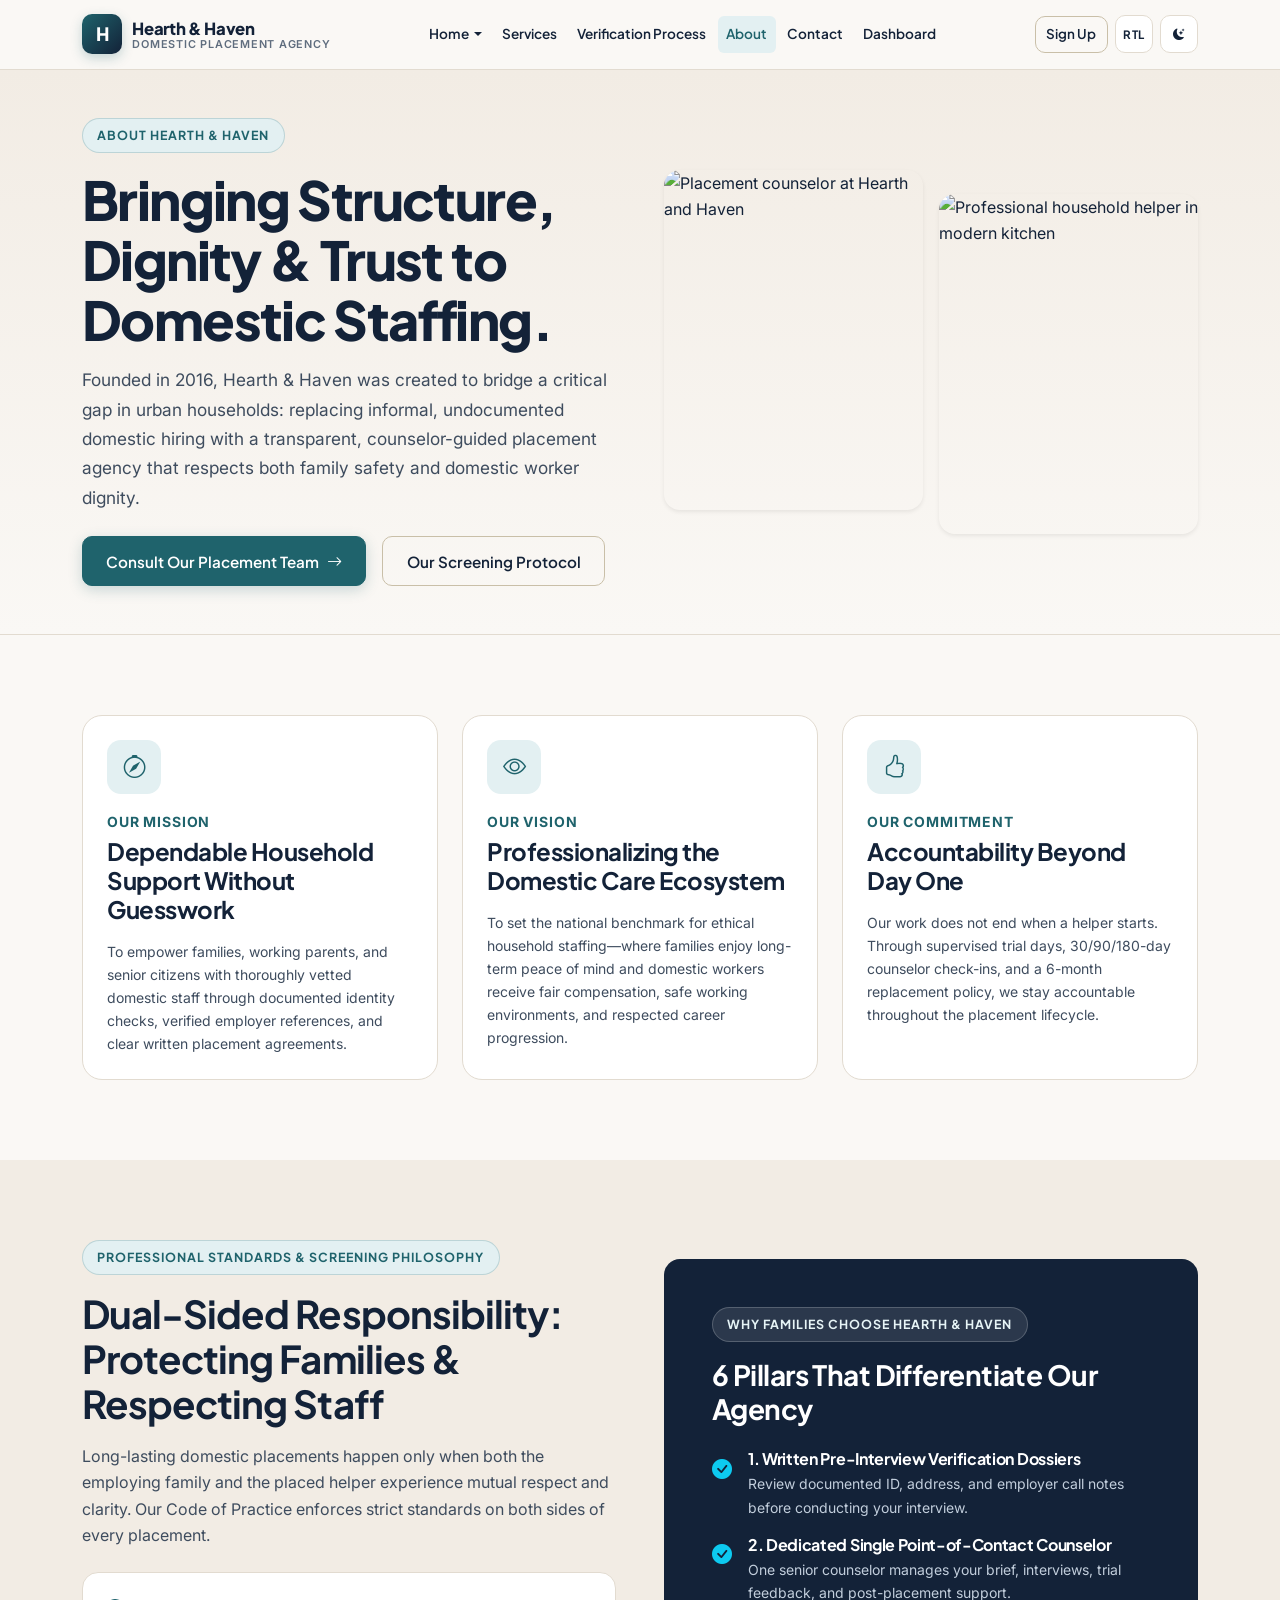
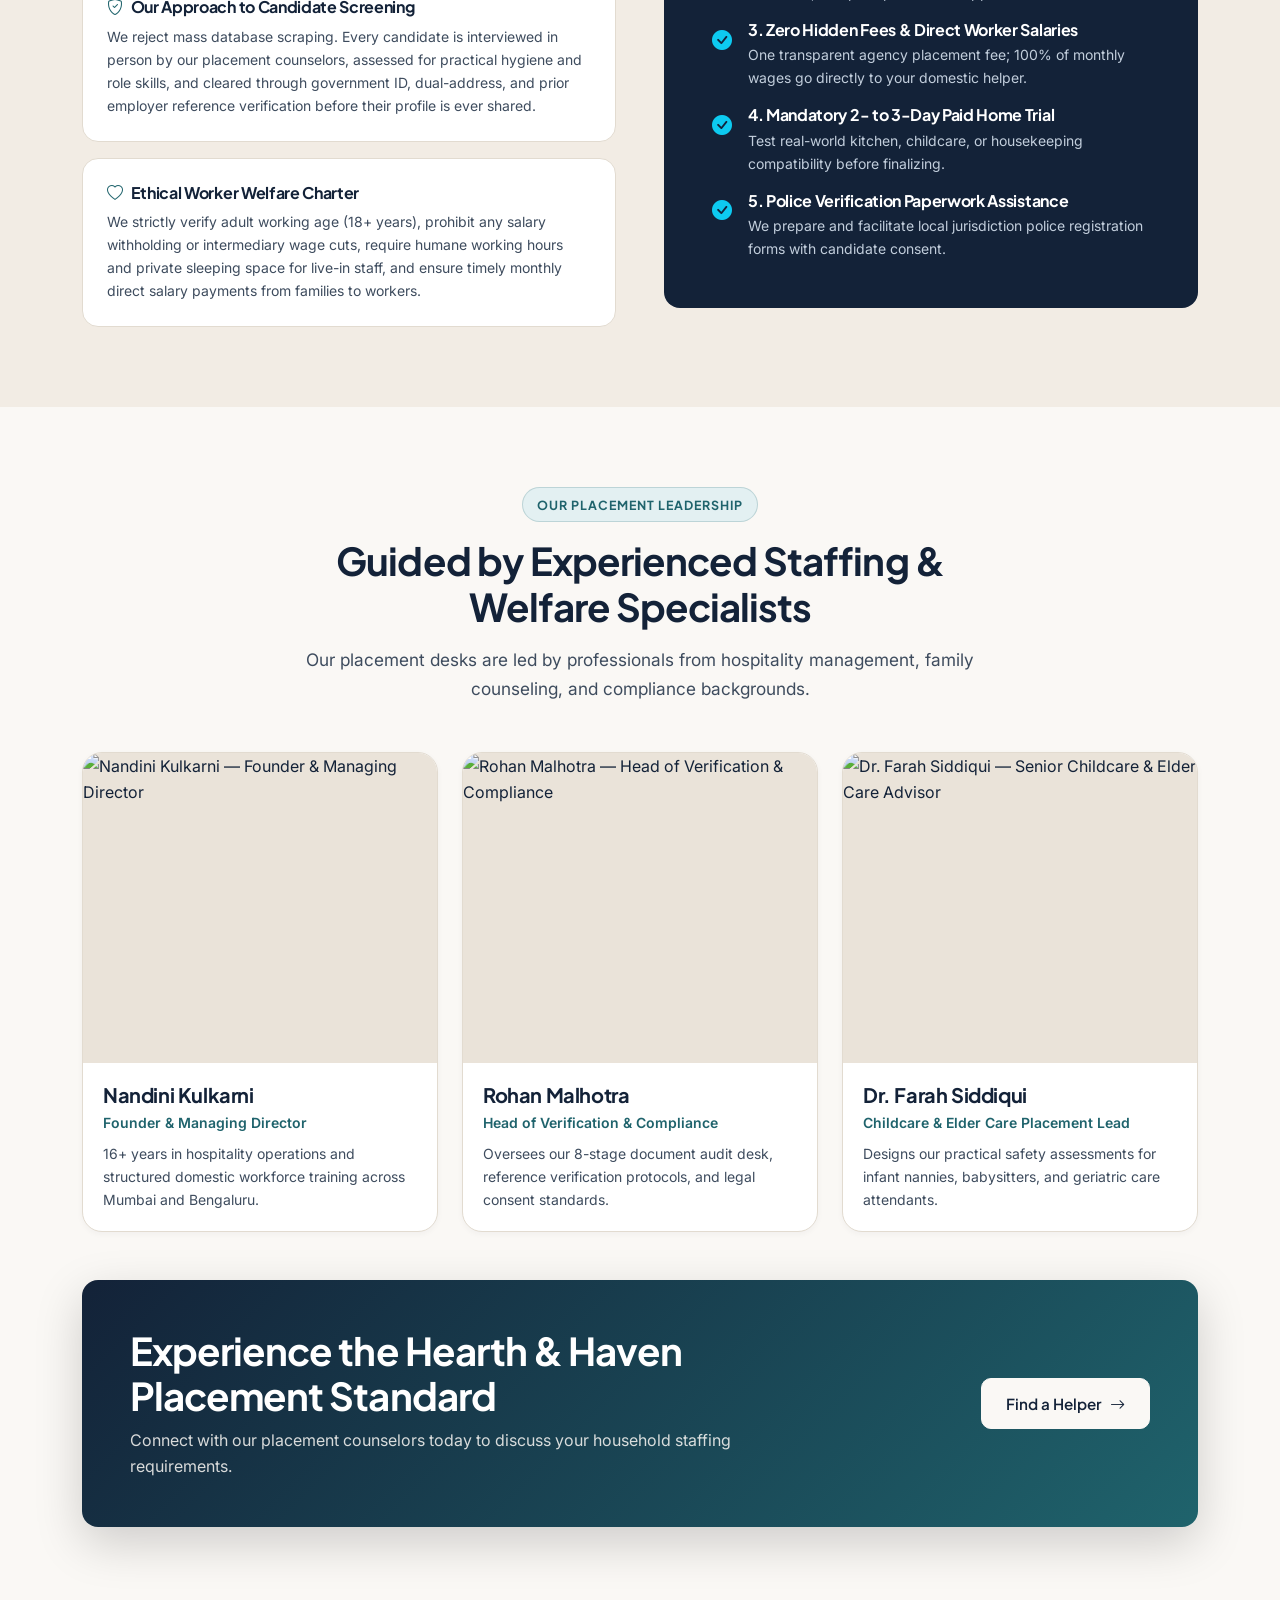
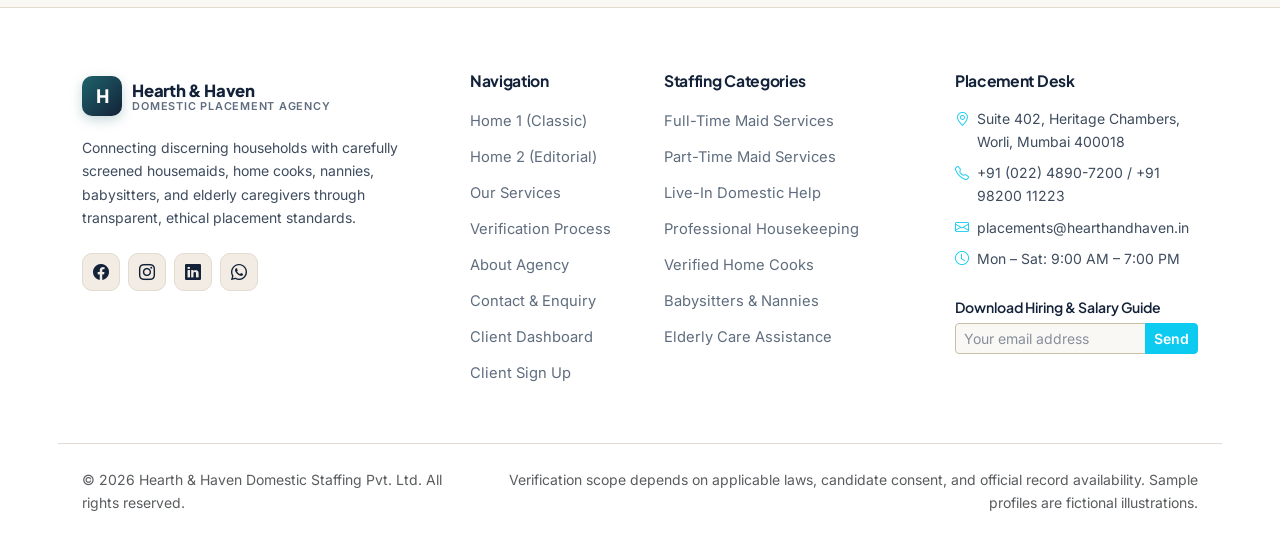
==== about.html @ 85b5888c "Your commit message" ====
<!DOCTYPE html>
<html lang="en" data-theme="light">
<head>
  <meta charset="UTF-8">
  <meta name="viewport" content="width=device-width, initial-scale=1.0">
  <title>About Hearth &amp; Haven | Ethical Domestic Staffing &amp; Maid Placement Agency</title>
  <meta name="description" content="Discover Hearth & Haven's founding story, mission, vision, ethical domestic placement standards, and structured approach to candidate screening.">

  <!-- Pre-paint Theme & RTL Initialization -->
  <script>
    (function() {
      try {
        var saved = localStorage.getItem('hearth_haven_theme');
        if (saved === 'dark' || saved === 'light') {
          document.documentElement.setAttribute('data-theme', saved);
        }
        var savedDir = localStorage.getItem('hearth_haven_direction');
        if (savedDir === 'rtl' || savedDir === 'ltr') {
          document.documentElement.setAttribute('dir', savedDir);
        }
      } catch (e) {}
    })();
  </script>

  <!-- Favicon (Brand Icon) -->
  <link rel="icon" type="image/svg+xml" href="assets/images/favicon.svg">

  <!-- Google Fonts -->
  <link rel="preconnect" href="https://fonts.googleapis.com">
  <link rel="preconnect" href="https://fonts.gstatic.com" crossorigin>
  <link href="https://fonts.googleapis.com/css2?family=Inter:wght@400;500;600&family=Plus+Jakarta+Sans:wght@600;700;800&display=swap" rel="stylesheet">

  <!-- Bootstrap 5.3 CSS & Icons -->
  <link href="https://cdn.jsdelivr.net/npm/bootstrap@5.3.3/dist/css/bootstrap.min.css" rel="stylesheet">
  <link href="https://cdn.jsdelivr.net/npm/bootstrap-icons@1.11.3/font/bootstrap-icons.min.css" rel="stylesheet">

  <!-- Custom Design System -->
  <link rel="stylesheet" href="assets/css/style.css">
</head>
<body>

  <!-- ========================================================================
       MANDATORY STICKY NAVBAR
       ======================================================================== -->
  <header class="site-header">
    <nav class="navbar navbar-expand-xl site-navbar" aria-label="Main Navigation">
      <div class="container">
        <a class="navbar-brand-wrap" href="index.html">
          <span class="brand-mark">H</span>
          <span class="brand-text">
            <span class="brand-name">Hearth &amp; Haven</span>
            <span class="brand-tagline">Domestic Placement Agency</span>
          </span>
        </a>

        <div class="d-flex align-items-center gap-2 d-xl-none">
          <button type="button" class="rtl-toggle-btn" data-rtl-toggle aria-label="Toggle RTL direction" title="Toggle RTL direction">RTL</button>
          <button type="button" class="theme-toggle-btn" data-theme-toggle aria-label="Toggle color theme">
            <i class="bi bi-moon-stars-fill"></i>
          </button>
          <button class="navbar-toggler-custom" type="button" data-bs-toggle="collapse" data-bs-target="#mainNavbarCollapse" aria-controls="mainNavbarCollapse" aria-expanded="false" aria-label="Toggle navigation">
            <i class="bi bi-list fs-4"></i>
          </button>
        </div>

        <div class="collapse navbar-collapse" id="mainNavbarCollapse">
          <ul class="navbar-nav mx-auto">
            <li class="nav-item dropdown">
              <a class="nav-link dropdown-toggle" href="#" id="homeDropdown" role="button" data-bs-toggle="dropdown" aria-expanded="false">
                Home
              </a>
              <ul class="dropdown-menu" aria-labelledby="homeDropdown">
                <li>
                  <a class="dropdown-item" href="index.html">
                    <span>Home 1 — Classic Agency</span>
                    <span class="dropdown-badge">Default</span>
                  </a>
                </li>
                <li>
                  <a class="dropdown-item" href="home-2.html">
                    <span>Home 2 — Editorial &amp; Finder</span>
                    <span class="dropdown-badge">Demo 2</span>
                  </a>
                </li>
              </ul>
            </li>
            <li class="nav-item">
              <a class="nav-link" href="services.html">Services</a>
            </li>
            <li class="nav-item">
              <a class="nav-link" href="verification.html">Verification Process</a>
            </li>
            <li class="nav-item">
              <a class="nav-link active" href="about.html">About</a>
            </li>
            <li class="nav-item">
              <a class="nav-link" href="contact.html">Contact</a>
            </li>
            <!-- Dashboard Menu beside Contact -->
            <li class="nav-item">
              <a class="nav-link" href="dashboard.html">Dashboard</a>
            </li>
          </ul>

          <div class="navbar-actions">
            <a href="signup.html" class="nav-signup-btn">Sign Up</a>
            <button type="button" class="rtl-toggle-btn d-none d-xl-inline-flex" data-rtl-toggle aria-label="Toggle RTL direction" title="Toggle RTL direction">RTL</button>
            <button type="button" class="theme-toggle-btn d-none d-xl-inline-flex" data-theme-toggle aria-label="Toggle color theme">
              <i class="bi bi-moon-stars-fill"></i>
            </button>
          </div>
        </div>
      </div>
    </nav>
  </header>

  <main>
    <!-- ======================================================================
         1. AGENCY INTRODUCTION HERO
         ====================================================================== -->
    <section class="page-hero">
      <div class="container">
        <div class="row align-items-center g-5 js-gsap-reveal">
          <div class="col-lg-6">
            <span class="eyebrow-badge">About Hearth &amp; Haven</span>
            <h1 class="display-hero mb-3">Bringing Structure, Dignity &amp; Trust to Domestic Staffing.</h1>
            <p class="section-subtitle mb-4">
              Founded in 2016, Hearth &amp; Haven was created to bridge a critical gap in urban households: replacing informal, undocumented domestic hiring with a transparent, counselor-guided placement agency that respects both family safety and domestic worker dignity.
            </p>
            <div class="d-flex flex-wrap gap-3">
              <a href="contact.html#enquiry-form" class="btn-brand">
                <span>Consult Our Placement Team</span>
                <i class="bi bi-arrow-right"></i>
              </a>
              <a href="verification.html" class="btn-outline-brand">
                <span>Our Screening Protocol</span>
              </a>
            </div>
          </div>
          <div class="col-lg-6">
            <div class="row g-3">
              <div class="col-6">
                <img src="https://images.unsplash.com/photo-1573496359142-b8d87734a5a2?auto=format&fit=crop&w=600&q=80" alt="Placement counselor at Hearth and Haven" class="rounded-4 shadow-sm w-100" style="height: 340px; object-fit: cover; object-position: center 15%;">
              </div>
              <div class="col-6">
                <img src="https://images.unsplash.com/photo-1556911220-e15b29be8c8f?auto=format&fit=crop&w=600&q=80" alt="Professional household helper in modern kitchen" class="rounded-4 shadow-sm w-100 mt-4" style="height: 340px; object-fit: cover; object-position: center 15%;">
              </div>
            </div>
          </div>
        </div>
      </div>
    </section>

    <!-- ======================================================================
         2. MISSION, VISION & COMMITMENT TO RELIABLE PLACEMENTS
         ====================================================================== -->
    <section class="section-py">
      <div class="container">
        <div class="row g-4">
          <!-- Mission -->
          <div class="col-lg-4">
            <div class="category-card">
              <div class="category-icon-box"><i class="bi bi-compass"></i></div>
              <span class="small fw-bold text-uppercase mb-1" style="color: var(--accent-teal); letter-spacing: 0.06em;">Our Mission</span>
              <h2 class="h4 mb-3">Dependable Household Support Without Guesswork</h2>
              <p class="small mb-0">
                To empower families, working parents, and senior citizens with thoroughly vetted domestic staff through documented identity checks, verified employer references, and clear written placement agreements.
              </p>
            </div>
          </div>

          <!-- Vision -->
          <div class="col-lg-4">
            <div class="category-card">
              <div class="category-icon-box"><i class="bi bi-eye"></i></div>
              <span class="small fw-bold text-uppercase mb-1" style="color: var(--accent-teal); letter-spacing: 0.06em;">Our Vision</span>
              <h2 class="h4 mb-3">Professionalizing the Domestic Care Ecosystem</h2>
              <p class="small mb-0">
                To set the national benchmark for ethical household staffing—where families enjoy long-term peace of mind and domestic workers receive fair compensation, safe working environments, and respected career progression.
              </p>
            </div>
          </div>

          <!-- Commitment -->
          <div class="col-lg-4">
            <div class="category-card">
              <div class="category-icon-box"><i class="bi bi-hand-thumbs-up"></i></div>
              <span class="small fw-bold text-uppercase mb-1" style="color: var(--accent-teal); letter-spacing: 0.06em;">Our Commitment</span>
              <h2 class="h4 mb-3">Accountability Beyond Day One</h2>
              <p class="small mb-0">
                Our work does not end when a helper starts. Through supervised trial days, 30/90/180-day counselor check-ins, and a 6-month replacement policy, we stay accountable throughout the placement lifecycle.
              </p>
            </div>
          </div>
        </div>
      </div>
    </section>

    <!-- ======================================================================
         3. PROFESSIONAL STANDARDS & APPROACH TO STAFF SCREENING
         ====================================================================== -->
    <section class="section-py bg-ivory-alt">
      <div class="container">
        <div class="row align-items-center g-5">
          <div class="col-lg-6">
            <span class="eyebrow-badge">Professional Standards &amp; Screening Philosophy</span>
            <h2 class="section-title mb-3">Dual-Sided Responsibility: Protecting Families &amp; Respecting Staff</h2>
            <p class="mb-4">
              Long-lasting domestic placements happen only when both the employing family and the placed helper experience mutual respect and clarity. Our Code of Practice enforces strict standards on both sides of every placement.
            </p>

            <div class="p-4 rounded-4 mb-3" style="background-color: var(--bg-surface); border: 1px solid var(--border-color);">
              <h3 class="h6 mb-2"><i class="bi bi-shield-check me-2" style="color: var(--accent-teal);"></i>Our Approach to Candidate Screening</h3>
              <p class="small mb-0">
                We reject mass database scraping. Every candidate is interviewed in person by our placement counselors, assessed for practical hygiene and role skills, and cleared through government ID, dual-address, and prior employer reference verification before their profile is ever shared.
              </p>
            </div>

            <div class="p-4 rounded-4" style="background-color: var(--bg-surface); border: 1px solid var(--border-color);">
              <h3 class="h6 mb-2"><i class="bi bi-heart me-2" style="color: var(--accent-teal);"></i>Ethical Worker Welfare Charter</h3>
              <p class="small mb-0">
                We strictly verify adult working age (18+ years), prohibit any salary withholding or intermediary wage cuts, require humane working hours and private sleeping space for live-in staff, and ensure timely monthly direct salary payments from families to workers.
              </p>
            </div>
          </div>

          <div class="col-lg-6">
            <div class="p-4 p-md-5 rounded-4 shadow-md" style="background-color: var(--bg-navy); color: #FAF8F5;">
              <span class="eyebrow-badge eyebrow-badge-light mb-3">Why Families Choose Hearth &amp; Haven</span>
              <h3 class="h3 text-white mb-4">6 Pillars That Differentiate Our Agency</h3>

              <div class="d-flex gap-3 mb-3">
                <i class="bi bi-check-circle-fill text-info fs-5 mt-1"></i>
                <div>
                  <h4 class="h6 text-white mb-1">1. Written Pre-Interview Verification Dossiers</h4>
                  <p class="small mb-0" style="color: #C2CEDC;">Review documented ID, address, and employer call notes before conducting your interview.</p>
                </div>
              </div>

              <div class="d-flex gap-3 mb-3">
                <i class="bi bi-check-circle-fill text-info fs-5 mt-1"></i>
                <div>
                  <h4 class="h6 text-white mb-1">2. Dedicated Single Point-of-Contact Counselor</h4>
                  <p class="small mb-0" style="color: #C2CEDC;">One senior counselor manages your brief, interviews, trial feedback, and post-placement support.</p>
                </div>
              </div>

              <div class="d-flex gap-3 mb-3">
                <i class="bi bi-check-circle-fill text-info fs-5 mt-1"></i>
                <div>
                  <h4 class="h6 text-white mb-1">3. Zero Hidden Fees &amp; Direct Worker Salaries</h4>
                  <p class="small mb-0" style="color: #C2CEDC;">One transparent agency placement fee; 100% of monthly wages go directly to your domestic helper.</p>
                </div>
              </div>

              <div class="d-flex gap-3 mb-3">
                <i class="bi bi-check-circle-fill text-info fs-5 mt-1"></i>
                <div>
                  <h4 class="h6 text-white mb-1">4. Mandatory 2- to 3-Day Paid Home Trial</h4>
                  <p class="small mb-0" style="color: #C2CEDC;">Test real-world kitchen, childcare, or housekeeping compatibility before finalizing.</p>
                </div>
              </div>

              <div class="d-flex gap-3 mb-0">
                <i class="bi bi-check-circle-fill text-info fs-5 mt-1"></i>
                <div>
                  <h4 class="h6 text-white mb-1">5. Police Verification Paperwork Assistance</h4>
                  <p class="small mb-0" style="color: #C2CEDC;">We prepare and facilitate local jurisdiction police registration forms with candidate consent.</p>
                </div>
              </div>
            </div>
          </div>
        </div>
      </div>
    </section>

    <!-- ======================================================================
         4. LEADERSHIP & COUNSELING DESK + FINAL CTA
         ====================================================================== -->
    <section class="section-py">
      <div class="container">
        <div class="text-center mx-auto mb-5" style="max-width: 680px;">
          <span class="eyebrow-badge">Our Placement Leadership</span>
          <h2 class="section-title">Guided by Experienced Staffing &amp; Welfare Specialists</h2>
          <p class="section-subtitle mx-auto">
            Our placement desks are led by professionals from hospitality management, family counseling, and compliance backgrounds.
          </p>
        </div>

        <div class="row g-4 mb-5">
          <div class="col-md-4">
            <div class="staff-card">
              <div class="staff-card-media">
                <img src="https://images.unsplash.com/photo-1573497019940-1c28c88b4f3e?auto=format&fit=crop&w=700&q=80" alt="Nandini Kulkarni — Founder & Managing Director">
              </div>
              <div class="staff-card-body">
                <h3 class="h5 mb-1">Nandini Kulkarni</h3>
                <p class="small fw-semibold mb-2" style="color: var(--accent-teal);">Founder &amp; Managing Director</p>
                <p class="small mb-0">16+ years in hospitality operations and structured domestic workforce training across Mumbai and Bengaluru.</p>
              </div>
            </div>
          </div>

          <div class="col-md-4">
            <div class="staff-card">
              <div class="staff-card-media">
                <img src="https://images.unsplash.com/photo-1560250097-0b93528c311a?auto=format&fit=crop&w=700&q=80" alt="Rohan Malhotra — Head of Verification & Compliance">
              </div>
              <div class="staff-card-body">
                <h3 class="h5 mb-1">Rohan Malhotra</h3>
                <p class="small fw-semibold mb-2" style="color: var(--accent-teal);">Head of Verification &amp; Compliance</p>
                <p class="small mb-0">Oversees our 8-stage document audit desk, reference verification protocols, and legal consent standards.</p>
              </div>
            </div>
          </div>

          <div class="col-md-4">
            <div class="staff-card">
              <div class="staff-card-media">
                <img src="https://images.unsplash.com/photo-1580489944761-15a19d654956?auto=format&fit=crop&w=700&q=80" alt="Dr. Farah Siddiqui — Senior Childcare & Elder Care Advisor">
              </div>
              <div class="staff-card-body">
                <h3 class="h5 mb-1">Dr. Farah Siddiqui</h3>
                <p class="small fw-semibold mb-2" style="color: var(--accent-teal);">Childcare &amp; Elder Care Placement Lead</p>
                <p class="small mb-0">Designs our practical safety assessments for infant nannies, babysitters, and geriatric care attendants.</p>
              </div>
            </div>
          </div>
        </div>

        <!-- CTA Banner -->
        <div class="p-4 p-md-5 rounded-4 shadow-lg" style="background: linear-gradient(135deg, #132238 0%, #1F636C 100%); color: #FAF8F5;">
          <div class="row align-items-center g-4">
            <div class="col-lg-8">
              <h2 class="section-title text-white mb-2">Experience the Hearth &amp; Haven Placement Standard</h2>
              <p class="mb-0" style="color: rgba(250, 248, 245, 0.85);">
                Connect with our placement counselors today to discuss your household staffing requirements.
              </p>
            </div>
            <div class="col-lg-4 text-lg-end">
              <a href="contact.html#enquiry-form" class="btn-light-editorial">
                <span>Find a Helper</span>
                <i class="bi bi-arrow-right"></i>
              </a>
            </div>
          </div>
        </div>
      </div>
    </section>
  </main>

  <!-- ========================================================================
       PROFESSIONAL MULTI-COLUMN FOOTER
       ======================================================================== -->
  <footer class="site-footer">
    <div class="container">
      <div class="row g-5 pb-5 border-bottom footer-divider">
        <div class="col-lg-4">
          <a class="navbar-brand-wrap mb-3" href="index.html">
            <span class="brand-mark">H</span>
            <span class="brand-text">
              <span class="brand-name footer-brand-title">Hearth &amp; Haven</span>
              <span class="brand-tagline footer-brand-subtitle">Domestic Placement Agency</span>
            </span>
          </a>
          <p class="small mb-4 footer-text-secondary">
            Connecting discerning households with carefully screened housemaids, home cooks, nannies, babysitters, and elderly caregivers through transparent, ethical placement standards.
          </p>
          <div class="d-flex gap-2">
            <a href="https://facebook.com" target="_blank" rel="noopener noreferrer" class="social-icon-link" aria-label="Facebook"><i class="bi bi-facebook"></i></a>
            <a href="https://instagram.com" target="_blank" rel="noopener noreferrer" class="social-icon-link" aria-label="Instagram"><i class="bi bi-instagram"></i></a>
            <a href="https://linkedin.com" target="_blank" rel="noopener noreferrer" class="social-icon-link" aria-label="LinkedIn"><i class="bi bi-linkedin"></i></a>
            <a href="https://wa.me/919820011223" target="_blank" rel="noopener noreferrer" class="social-icon-link" aria-label="WhatsApp"><i class="bi bi-whatsapp"></i></a>
          </div>
        </div>

        <div class="col-6 col-md-4 col-lg-2">
          <h5>Navigation</h5>
          <ul class="footer-links">
            <li><a href="index.html">Home 1 (Classic)</a></li>
            <li><a href="home-2.html">Home 2 (Editorial)</a></li>
            <li><a href="services.html">Our Services</a></li>
            <li><a href="verification.html">Verification Process</a></li>
            <li><a href="about.html">About Agency</a></li>
            <li><a href="contact.html">Contact &amp; Enquiry</a></li>
            <li><a href="dashboard.html">Client Dashboard</a></li>
            <li><a href="signup.html">Client Sign Up</a></li>
          </ul>
        </div>

        <div class="col-6 col-md-4 col-lg-3">
          <h5>Staffing Categories</h5>
          <ul class="footer-links">
            <li><a href="services.html#full-time-maid">Full-Time Maid Services</a></li>
            <li><a href="services.html#part-time-maid">Part-Time Maid Services</a></li>
            <li><a href="services.html#live-in-help">Live-In Domestic Help</a></li>
            <li><a href="services.html#housekeeping">Professional Housekeeping</a></li>
            <li><a href="services.html#home-cooks">Verified Home Cooks</a></li>
            <li><a href="services.html#babysitters-nannies">Babysitters &amp; Nannies</a></li>
            <li><a href="services.html#elderly-care">Elderly Care Assistance</a></li>
          </ul>
        </div>

        <div class="col-md-4 col-lg-3">
          <h5>Placement Desk</h5>
          <ul class="list-unstyled small mb-4 footer-text-secondary">
            <li class="mb-2 d-flex gap-2">
              <i class="bi bi-geo-alt text-info"></i>
              <span>Suite 402, Heritage Chambers, Worli, Mumbai 400018</span>
            </li>
            <li class="mb-2 d-flex gap-2">
              <i class="bi bi-telephone text-info"></i>
              <span>+91 (022) 4890-7200 / +91 98200 11223</span>
            </li>
            <li class="mb-2 d-flex gap-2">
              <i class="bi bi-envelope text-info"></i>
              <span>placements@hearthandhaven.in</span>
            </li>
            <li class="d-flex gap-2">
              <i class="bi bi-clock text-info"></i>
              <span>Mon – Sat: 9:00 AM – 7:00 PM</span>
            </li>
          </ul>

          <form class="js-newsletter-form" novalidate>
            <label for="footerEmail5" class="form-label footer-brand-title small mb-1">Download Hiring &amp; Salary Guide</label>
            <div class="input-group input-group-sm">
              <input type="email" id="footerEmail5" class="form-control footer-input" placeholder="Your email address" required>
              <button class="btn btn-info text-white fw-semibold" type="submit">Send</button>
            </div>
            <div class="js-newsletter-msg mt-1"></div>
          </form>
        </div>
      </div>

      <div class="pt-4 d-flex flex-column flex-md-row justify-content-between align-items-center gap-3 small text-muted">
        <div>
          &copy; 2026 Hearth &amp; Haven Domestic Staffing Pvt. Ltd. All rights reserved.
        </div>
        <div class="text-md-end">
          Verification scope depends on applicable laws, candidate consent, and official record availability. Sample profiles are fictional illustrations.
        </div>
      </div>
    </div>
  </footer>

  <button type="button" id="backToTopBtn" class="back-to-top-btn" aria-label="Back to top">
    <i class="bi bi-arrow-up"></i>
  </button>

  <script src="https://cdn.jsdelivr.net/npm/bootstrap@5.3.3/dist/js/bootstrap.bundle.min.js"></script>
  <script src="https://cdnjs.cloudflare.com/ajax/libs/gsap/3.12.5/gsap.min.js"></script>
  <script src="assets/js/main.js"></script>
</body>
</html>
---- assets/css/style.css ----
/* ==========================================================================
   HEARTH & HAVEN — Domestic Help & Maid Placement Agency Template
   Commercial Design System (Bootstrap 5 + Custom Editorial Styling)
   ========================================================================== */

:root {
  /* Color Palette — Light Mode (Warm Ivory, Soft White, Deep Navy, Muted Charcoal, Muted Teal & Sage) */
  --bg-primary: #FAF8F5;
  --bg-secondary: #F2ECE4;
  --bg-surface: #FFFFFF;
  --bg-surface-elevated: #FFFFFF;
  --bg-subtle: #EAE3D9;
  --bg-navy: #132238;
  --bg-navy-deep: #0D1828;
  --bg-sage-soft: #E6EFEA;
  --bg-teal-soft: #E3F0F2;

  --text-primary: #132238;
  --text-secondary: #3E4C5E;
  --text-muted: #5F6D7E;
  --text-on-navy: #FAF8F5;
  --text-on-navy-muted: #C2CEDC;

  --accent-teal: #1F636C;
  --accent-teal-hover: #174B52;
  --accent-teal-light: #2B828E;
  --accent-sage: #4E6E5D;
  --accent-sage-light: #D7E5DD;
  --accent-warm: #B88655;
  --accent-warm-soft: #F7EFE6;

  --border-color: #E2DBD0;
  --border-strong: #C9BFA8;
  --border-subtle: rgba(19, 34, 56, 0.08);

  /* Status & Verification Colors */
  --verified-green: #236B48;
  --verified-bg: #E3F3EB;
  --warning-amber: #9A6700;
  --warning-bg: #FFF5D6;
  --danger-red: #B42318;

  /* Shadows */
  --shadow-xs: 0 2px 6px rgba(19, 34, 56, 0.04);
  --shadow-sm: 0 6px 18px rgba(19, 34, 56, 0.06);
  --shadow-md: 0 14px 34px rgba(19, 34, 56, 0.08);
  --shadow-lg: 0 24px 56px rgba(19, 34, 56, 0.12);
  --shadow-nav: 0 4px 24px rgba(19, 34, 56, 0.07);

  /* Typography */
  --font-heading: 'Plus Jakarta Sans', -apple-system, BlinkMacSystemFont, 'Segoe UI', sans-serif;
  --font-body: 'Inter', -apple-system, BlinkMacSystemFont, 'Segoe UI', sans-serif;

  /* 4px / 8px Spacing System */
  --space-1: 0.25rem;  /* 4px */
  --space-2: 0.5rem;   /* 8px */
  --space-3: 0.75rem;  /* 12px */
  --space-4: 1rem;     /* 16px */
  --space-5: 1.25rem;  /* 20px */
  --space-6: 1.5rem;   /* 24px */
  --space-8: 2rem;     /* 32px */
  --space-10: 2.5rem;  /* 40px */
  --space-12: 3rem;    /* 48px */
  --space-16: 4rem;    /* 64px */
  --space-20: 5rem;    /* 80px */
  --space-24: 6rem;    /* 96px */

  /* Border Radius */
  --radius-xs: 6px;
  --radius-sm: 10px;
  --radius-md: 14px;
  --radius-lg: 20px;
  --radius-xl: 28px;
  --radius-pill: 9999px;

  /* Transitions */
  --transition-fast: 0.18s cubic-bezier(0.25, 0.8, 0.25, 1);
  --transition-base: 0.28s cubic-bezier(0.22, 1, 0.36, 1);
}

/* ==========================================================================
   Dark Mode Theme Tokens
   ========================================================================== */
[data-theme="dark"] {
  --bg-primary: #0B131E;
  --bg-secondary: #101B2B;
  --bg-surface: #152235;
  --bg-surface-elevated: #1B2C42;
  --bg-subtle: #1F324B;
  --bg-navy: #091019;
  --bg-navy-deep: #060B12;
  --bg-sage-soft: rgba(95, 145, 118, 0.16);
  --bg-teal-soft: rgba(58, 160, 175, 0.16);

  --text-primary: #F4F1EA;
  --text-secondary: #C6D1DF;
  --text-muted: #94A4B8;
  --text-on-navy: #F4F1EA;
  --text-on-navy-muted: #B6C4D6;

  --accent-teal: #389AA7;
  --accent-teal-hover: #4BB1BF;
  --accent-teal-light: #64C3D0;
  --accent-sage: #739E86;
  --accent-sage-light: rgba(115, 158, 134, 0.2);
  --accent-warm: #D4A373;
  --accent-warm-soft: rgba(212, 163, 115, 0.14);

  --border-color: #253750;
  --border-strong: #354D6D;
  --border-subtle: rgba(244, 241, 234, 0.08);

  --verified-green: #57C88D;
  --verified-bg: rgba(46, 160, 102, 0.18);
  --warning-amber: #F5B841;
  --warning-bg: rgba(245, 184, 65, 0.15);
  --danger-red: #F97066;

  --shadow-xs: 0 2px 6px rgba(0, 0, 0, 0.25);
  --shadow-sm: 0 6px 18px rgba(0, 0, 0, 0.35);
  --shadow-md: 0 14px 34px rgba(0, 0, 0, 0.45);
  --shadow-lg: 0 24px 56px rgba(0, 0, 0, 0.55);
  --shadow-nav: 0 4px 24px rgba(0, 0, 0, 0.45);
}

/* ==========================================================================
   Global Reset & Base Typography
   ========================================================================== */
*,
*::before,
*::after {
  box-sizing: border-box;
}

html {
  scroll-behavior: smooth;
  overflow-x: clip;
}

body {
  font-family: var(--font-body);
  background-color: var(--bg-primary);
  color: var(--text-primary);
  line-height: 1.65;
  font-size: 1rem;
  overflow-x: clip;
  margin: 0;
  padding: 0;
  transition: background-color var(--transition-base), color var(--transition-base);
  -webkit-font-smoothing: antialiased;
}

h1, h2, h3, h4, h5, h6,
.h1, .h2, .h3, .h4, .h5, .h6 {
  font-family: var(--font-heading);
  color: var(--text-primary);
  font-weight: 700;
  line-height: 1.2;
  letter-spacing: -0.02em;
  margin-bottom: var(--space-4);
}

.display-hero {
  font-size: clamp(2.25rem, 4.2vw, 3.65rem);
  font-weight: 800;
  line-height: 1.12;
  letter-spacing: -0.03em;
}

.section-title {
  font-size: clamp(1.75rem, 3vw, 2.5rem);
  font-weight: 700;
  line-height: 1.18;
  letter-spacing: -0.025em;
}

.section-subtitle {
  font-size: 1.08rem;
  color: var(--text-secondary);
  line-height: 1.7;
  max-width: 65ch;
}

p {
  color: var(--text-secondary);
  margin-bottom: var(--space-4);
}

a {
  color: var(--accent-teal);
  text-decoration: none;
  transition: color var(--transition-fast);
}

a:hover {
  color: var(--accent-teal-hover);
}

img {
  max-width: 100%;
  height: auto;
  display: block;
}

/* Section Padding System */
.section-py {
  padding-top: var(--space-20);
  padding-bottom: var(--space-20);
}

.section-py-sm {
  padding-top: var(--space-12);
  padding-bottom: var(--space-12);
}

@media (max-width: 991.98px) {
  .section-py {
    padding-top: var(--space-12);
    padding-bottom: var(--space-12);
  }
}

.bg-ivory-alt {
  background-color: var(--bg-secondary);
}

.bg-surface-card {
  background-color: var(--bg-surface);
}

.bg-navy-section {
  background-color: var(--bg-navy);
  color: var(--text-on-navy);
}

.bg-navy-section h1,
.bg-navy-section h2,
.bg-navy-section h3,
.bg-navy-section h4,
.bg-navy-section h5,
.bg-navy-section h6 {
  color: var(--text-on-navy);
}

.bg-navy-section p {
  color: var(--text-on-navy-muted);
}

/* Editorial Eyebrow Badge */
.eyebrow-badge {
  display: inline-flex;
  align-items: center;
  gap: 0.5rem;
  padding: 0.38rem 0.9rem;
  font-family: var(--font-heading);
  font-size: 0.78rem;
  font-weight: 700;
  text-transform: uppercase;
  letter-spacing: 0.08em;
  color: var(--accent-teal);
  background-color: var(--bg-teal-soft);
  border: 1px solid rgba(31, 99, 108, 0.2);
  border-radius: var(--radius-pill);
  margin-bottom: var(--space-4);
}

[data-theme="dark"] .eyebrow-badge {
  color: var(--accent-teal-light);
  border-color: rgba(100, 195, 208, 0.25);
}

.eyebrow-badge-sage {
  color: var(--accent-sage);
  background-color: var(--bg-sage-soft);
  border-color: rgba(78, 110, 93, 0.2);
}

.eyebrow-badge-light {
  color: #E6F4F6;
  background-color: rgba(255, 255, 255, 0.1);
  border: 1px solid rgba(255, 255, 255, 0.2);
}

/* ==========================================================================
   Mandatory Sticky Navbar
   ========================================================================== */
.site-header {
  position: sticky;
  top: 0;
  z-index: 1040;
  background-color: rgba(250, 248, 245, 0.94);
  backdrop-filter: blur(14px);
  -webkit-backdrop-filter: blur(14px);
  border-bottom: 1px solid var(--border-color);
  transition: background-color var(--transition-base), box-shadow var(--transition-base), border-color var(--transition-base);
}

[data-theme="dark"] .site-header {
  background-color: rgba(11, 19, 30, 0.94);
}

.site-header.scrolled {
  box-shadow: var(--shadow-nav);
}

.navbar-brand-wrap {
  display: inline-flex;
  align-items: center;
  gap: 0.65rem;
  text-decoration: none;
  padding: 0.25rem 0;
  flex-shrink: 0;
}

.brand-mark {
  width: 40px;
  height: 40px;
  border-radius: 10px;
  background: linear-gradient(135deg, var(--accent-teal) 0%, #132238 100%);
  color: #FFFFFF;
  display: inline-flex;
  align-items: center;
  justify-content: center;
  font-family: var(--font-heading);
  font-weight: 800;
  font-size: 1.15rem;
  box-shadow: 0 4px 12px rgba(31, 99, 108, 0.25);
  flex-shrink: 0;
}

.brand-text {
  display: flex;
  flex-direction: column;
  line-height: 1.15;
}

.brand-name {
  font-family: var(--font-heading);
  font-weight: 800;
  font-size: 1.12rem;
  color: var(--text-primary);
  letter-spacing: -0.02em;
}

.brand-tagline {
  font-size: 0.68rem;
  font-weight: 600;
  text-transform: uppercase;
  letter-spacing: 0.07em;
  color: var(--text-muted);
}

.site-navbar {
  padding-top: 0.65rem;
  padding-bottom: 0.65rem;
}

.site-navbar .navbar-nav {
  gap: 0.15rem;
}

.site-navbar .nav-link {
  font-family: var(--font-heading);
  font-weight: 600;
  font-size: 0.9rem;
  color: var(--text-primary) !important;
  padding: 0.5rem 0.72rem !important;
  border-radius: var(--radius-xs);
  transition: color var(--transition-fast), background-color var(--transition-fast);
  white-space: nowrap;
}

.site-navbar .nav-link:hover,
.site-navbar .nav-link:focus,
.site-navbar .nav-link.active {
  color: var(--accent-teal) !important;
  background-color: var(--bg-teal-soft);
}

/* Dropdown Styling */
.site-navbar .dropdown-menu {
  background-color: var(--bg-surface);
  border: 1px solid var(--border-color);
  border-radius: var(--radius-md);
  box-shadow: var(--shadow-md);
  padding: 0.5rem;
  min-width: 230px;
  margin-top: 0.4rem !important;
}

.site-navbar .dropdown-item {
  font-family: var(--font-heading);
  font-weight: 600;
  font-size: 0.88rem;
  color: var(--text-primary);
  padding: 0.6rem 0.85rem;
  border-radius: var(--radius-xs);
  display: flex;
  align-items: center;
  justify-content: space-between;
  transition: background-color var(--transition-fast), color var(--transition-fast);
}

.site-navbar .dropdown-item:hover,
.site-navbar .dropdown-item:focus,
.site-navbar .dropdown-item.active {
  background-color: var(--bg-teal-soft);
  color: var(--accent-teal);
}

.dropdown-badge {
  font-size: 0.68rem;
  font-weight: 700;
  padding: 0.15rem 0.45rem;
  border-radius: var(--radius-pill);
  background-color: var(--bg-secondary);
  color: var(--text-secondary);
}

/* Navbar Actions Right */
.navbar-actions {
  display: flex;
  align-items: center;
  gap: 0.45rem;
  flex-shrink: 0;
}

.nav-auth-link {
  font-family: var(--font-heading);
  font-weight: 600;
  font-size: 0.88rem;
  color: var(--text-primary);
  padding: 0.45rem 0.68rem;
  border-radius: var(--radius-xs);
  white-space: nowrap;
  transition: all var(--transition-fast);
}

.nav-auth-link:hover,
.nav-auth-link.active {
  color: var(--accent-teal);
  background-color: var(--bg-teal-soft);
}

.nav-signup-btn {
  font-family: var(--font-heading);
  font-weight: 600;
  font-size: 0.86rem;
  color: var(--text-primary);
  background-color: transparent;
  border: 1px solid var(--border-strong);
  padding: 0.42rem 0.8rem;
  border-radius: var(--radius-sm);
  white-space: nowrap;
  transition: all var(--transition-fast);
}

.nav-signup-btn:hover,
.nav-signup-btn.active {
  border-color: var(--accent-teal);
  color: var(--accent-teal);
  background-color: var(--bg-teal-soft);
}

/* Theme Toggle & RTL Buttons */
.theme-toggle-btn,
.rtl-toggle-btn {
  width: 38px;
  height: 38px;
  border-radius: var(--radius-sm);
  border: 1px solid var(--border-color);
  background-color: var(--bg-surface);
  color: var(--text-primary);
  display: inline-flex;
  align-items: center;
  justify-content: center;
  cursor: pointer;
  transition: all var(--transition-fast);
  flex-shrink: 0;
  font-family: var(--font-heading);
  font-weight: 700;
  font-size: 0.72rem;
  letter-spacing: 0.04em;
  text-transform: uppercase;
  user-select: none;
  line-height: 1;
  padding: 0;
}

.theme-toggle-btn:hover,
.rtl-toggle-btn:hover {
  border-color: var(--accent-teal);
  color: var(--accent-teal);
  transform: translateY(-1px);
}

.rtl-toggle-btn.active,
[dir="rtl"] .rtl-toggle-btn {
  background-color: var(--bg-teal-soft);
  border-color: var(--accent-teal);
  color: var(--accent-teal);
}

/* Navbar Hamburger Button */
.navbar-toggler-custom {
  border: 1px solid var(--border-color);
  background-color: var(--bg-surface);
  color: var(--text-primary);
  width: 40px;
  height: 40px;
  border-radius: var(--radius-sm);
  display: inline-flex;
  align-items: center;
  justify-content: center;
  padding: 0;
  box-shadow: none !important;
}

.navbar-toggler-custom:focus {
  outline: 2px solid var(--accent-teal);
}

/* Desktop compact adjustments for 1200px - 1399px so all items fit comfortably */
@media (min-width: 1200px) and (max-width: 1399.98px) {
  .site-navbar .nav-link {
    font-size: 0.85rem;
    padding: 0.45rem 0.55rem !important;
  }
  .nav-auth-link {
    font-size: 0.84rem;
    padding: 0.4rem 0.5rem;
  }
  .nav-signup-btn {
    font-size: 0.84rem;
    padding: 0.4rem 0.65rem;
  }
  .btn-nav-cta {
    font-size: 0.84rem !important;
    padding: 0.48rem 0.9rem !important;
  }
  .brand-name {
    font-size: 1.04rem;
  }
}

/* Mobile & Tablet Collapse Styling (<1200px) */
@media (max-width: 1199.98px) {
  .site-navbar .navbar-collapse {
    background-color: var(--bg-surface);
    border: 1px solid var(--border-color);
    border-radius: var(--radius-md);
    padding: 1rem;
    margin-top: 0.75rem;
    box-shadow: var(--shadow-lg);
    max-height: calc(100vh - 90px);
    overflow-y: auto;
  }

  .site-navbar .navbar-nav {
    gap: 0.25rem;
    margin-bottom: 0.75rem;
  }

  .site-navbar .dropdown-menu {
    box-shadow: none;
    background-color: var(--bg-primary);
    margin-top: 0.25rem !important;
    margin-bottom: 0.25rem;
  }

  .navbar-actions {
    flex-wrap: wrap;
    padding-top: 0.75rem;
    border-top: 1px solid var(--border-color);
    width: 100%;
    justify-content: space-between;
  }
}

/* ==========================================================================
   Buttons
   ========================================================================== */
.btn-brand {
  font-family: var(--font-heading);
  font-weight: 600;
  font-size: 0.95rem;
  background-color: var(--accent-teal);
  color: #FFFFFF !important;
  border: 1px solid var(--accent-teal);
  padding: 0.72rem 1.45rem;
  border-radius: var(--radius-sm);
  display: inline-flex;
  align-items: center;
  justify-content: center;
  gap: 0.5rem;
  transition: all var(--transition-fast);
  box-shadow: 0 4px 14px rgba(31, 99, 108, 0.22);
  white-space: nowrap;
}

.btn-brand:hover,
.btn-brand:focus {
  background-color: var(--accent-teal-hover);
  border-color: var(--accent-teal-hover);
  color: #FFFFFF !important;
  transform: translateY(-1px);
  box-shadow: 0 8px 20px rgba(31, 99, 108, 0.3);
}

.btn-nav-cta {
  padding: 0.52rem 1.05rem;
  font-size: 0.88rem;
}

.btn-outline-brand {
  font-family: var(--font-heading);
  font-weight: 600;
  font-size: 0.95rem;
  background-color: transparent;
  color: var(--text-primary) !important;
  border: 1.5px solid var(--border-strong);
  padding: 0.72rem 1.45rem;
  border-radius: var(--radius-sm);
  display: inline-flex;
  align-items: center;
  justify-content: center;
  gap: 0.5rem;
  transition: all var(--transition-fast);
  white-space: nowrap;
}

.btn-outline-brand:hover,
.btn-outline-brand:focus {
  border-color: var(--accent-teal);
  color: var(--accent-teal) !important;
  background-color: var(--bg-teal-soft);
  transform: translateY(-1px);
}

.btn-light-editorial {
  font-family: var(--font-heading);
  font-weight: 600;
  font-size: 0.95rem;
  background-color: #FAF8F5;
  color: #132238 !important;
  border: 1px solid #FAF8F5;
  padding: 0.75rem 1.5rem;
  border-radius: var(--radius-sm);
  display: inline-flex;
  align-items: center;
  justify-content: center;
  gap: 0.5rem;
  transition: all var(--transition-fast);
}

.btn-light-editorial:hover {
  background-color: #FFFFFF;
  transform: translateY(-1px);
  box-shadow: 0 8px 24px rgba(0, 0, 0, 0.2);
}

.btn-outline-light-editorial {
  font-family: var(--font-heading);
  font-weight: 600;
  font-size: 0.95rem;
  background-color: rgba(255, 255, 255, 0.06);
  color: #FAF8F5 !important;
  border: 1px solid rgba(255, 255, 255, 0.28);
  padding: 0.75rem 1.5rem;
  border-radius: var(--radius-sm);
  display: inline-flex;
  align-items: center;
  justify-content: center;
  gap: 0.5rem;
  transition: all var(--transition-fast);
}

.btn-outline-light-editorial:hover {
  background-color: rgba(255, 255, 255, 0.14);
  border-color: #FFFFFF;
  color: #FFFFFF !important;
}

/* ==========================================================================
   Hero Sections (Home 1 & Home 2 & Inner Pages)
   ========================================================================== */
.hero-home-1 {
  position: relative;
  padding-top: var(--space-12);
  padding-bottom: var(--space-16);
  background: radial-gradient(circle at 85% 15%, var(--bg-teal-soft) 0%, transparent 45%),
              radial-gradient(circle at 10% 80%, var(--bg-sage-soft) 0%, transparent 40%),
              var(--bg-primary);
  overflow: hidden;
}

.hero-image-frame {
  position: relative;
  border-radius: var(--radius-xl);
  overflow: hidden;
  box-shadow: var(--shadow-lg);
  border: 4px solid var(--bg-surface);
  aspect-ratio: 4 / 4.3;
}

.hero-image-frame img {
  width: 100%;
  height: 100%;
  object-fit: cover;
}

.hero-floating-card {
  position: absolute;
  background-color: var(--bg-surface);
  border: 1px solid var(--border-color);
  border-radius: var(--radius-md);
  padding: 0.9rem 1.15rem;
  box-shadow: var(--shadow-md);
  z-index: 3;
  max-width: 270px;
}

.hero-floating-card.card-top-left {
  top: 20px;
  left: 12px;
}

.hero-floating-card.card-bottom-right {
  bottom: 20px;
  right: 12px;
}

@media (max-width: 575.98px) {
  .hero-floating-card {
    max-width: 225px;
    padding: 0.65rem 0.85rem;
  }
  .hero-floating-card.card-top-left {
    top: 10px;
    left: 10px;
  }
  .hero-floating-card.card-bottom-right {
    bottom: 10px;
    right: 10px;
  }
}

/* Quick Placement Search Bar */
.quick-finder-bar {
  background-color: var(--bg-surface);
  border: 1px solid var(--border-color);
  border-radius: var(--radius-lg);
  padding: var(--space-6);
  box-shadow: var(--shadow-md);
  margin-top: var(--space-10);
  position: relative;
  z-index: 5;
}

/* Home 2 Distinct Editorial Hero */
.hero-home-2 {
  padding-top: var(--space-12);
  padding-bottom: var(--space-16);
  background-color: var(--bg-secondary);
  border-bottom: 1px solid var(--border-color);
  position: relative;
}

.home2-bento-grid {
  display: grid;
  grid-template-columns: repeat(12, 1fr);
  gap: 1rem;
}

.home2-bento-main {
  grid-column: span 7;
  border-radius: var(--radius-lg);
  overflow: hidden;
  position: relative;
  min-height: 360px;
}

.home2-bento-side {
  grid-column: span 5;
  display: flex;
  flex-direction: column;
  gap: 1rem;
}

@media (max-width: 767.98px) {
  .home2-bento-main,
  .home2-bento-side {
    grid-column: span 12;
  }
  .home2-bento-main {
    min-height: 260px;
  }
}

.home2-bento-main img {
  width: 100%;
  height: 100%;
  object-fit: cover;
}

/* Inner Page Header Banner */
.page-hero {
  padding-top: var(--space-12);
  padding-bottom: var(--space-12);
  background: linear-gradient(180deg, var(--bg-secondary) 0%, var(--bg-primary) 100%);
  border-bottom: 1px solid var(--border-color);
}

/* ==========================================================================
   Sample Staff Profile Cards (Clearly Labeled Fictional Sample Profiles)
   ========================================================================== */
.sample-disclaimer-banner {
  background-color: var(--accent-warm-soft);
  border: 1px solid rgba(184, 134, 85, 0.35);
  border-radius: var(--radius-md);
  padding: 0.85rem 1.25rem;
  color: var(--text-primary);
  font-size: 0.9rem;
  display: flex;
  align-items: center;
  gap: 0.75rem;
}

.profile-filter-btn {
  font-family: var(--font-heading);
  font-weight: 600;
  font-size: 0.88rem;
  padding: 0.5rem 1.1rem;
  border-radius: var(--radius-pill);
  border: 1px solid var(--border-color);
  background-color: var(--bg-surface);
  color: var(--text-secondary);
  cursor: pointer;
  transition: all var(--transition-fast);
}

.profile-filter-btn:hover,
.profile-filter-btn.active {
  background-color: var(--accent-teal);
  color: #FFFFFF;
  border-color: var(--accent-teal);
}

.staff-card {
  background-color: var(--bg-surface);
  border: 1px solid var(--border-color);
  border-radius: var(--radius-lg);
  overflow: hidden;
  box-shadow: var(--shadow-xs);
  transition: transform var(--transition-base), box-shadow var(--transition-base), border-color var(--transition-base);
  height: 100%;
  display: flex;
  flex-direction: column;
}

.staff-card:hover {
  transform: translateY(-5px);
  box-shadow: var(--shadow-md);
  border-color: var(--accent-teal);
}

.staff-card-media {
  position: relative;
  height: 310px;
  min-height: 300px;
  overflow: hidden;
  background-color: var(--bg-subtle);
}

.staff-card-media img {
  width: 100%;
  height: 100%;
  object-fit: cover;
  object-position: center 15%;
  transition: transform 0.5s ease;
}

.staff-card:hover .staff-card-media img {
  transform: scale(1.04);
}

.sample-profile-pill {
  position: absolute;
  top: 12px;
  left: 12px;
  background-color: rgba(19, 34, 56, 0.86);
  backdrop-filter: blur(6px);
  color: #FAF8F5;
  font-size: 0.7rem;
  font-weight: 600;
  text-transform: uppercase;
  letter-spacing: 0.06em;
  padding: 0.28rem 0.65rem;
  border-radius: var(--radius-pill);
}

.availability-pill {
  position: absolute;
  bottom: 12px;
  right: 12px;
  background-color: var(--bg-surface);
  color: var(--verified-green);
  font-family: var(--font-heading);
  font-size: 0.74rem;
  font-weight: 700;
  padding: 0.28rem 0.7rem;
  border-radius: var(--radius-pill);
  box-shadow: var(--shadow-xs);
  display: inline-flex;
  align-items: center;
  gap: 0.35rem;
}

.staff-card-body {
  padding: var(--space-5);
  display: flex;
  flex-direction: column;
  flex-grow: 1;
}

.verified-checks-row {
  display: flex;
  flex-wrap: wrap;
  gap: 0.4rem;
  margin-bottom: var(--space-3);
}

.verified-chip {
  font-size: 0.73rem;
  font-weight: 600;
  color: var(--verified-green);
  background-color: var(--verified-bg);
  padding: 0.2rem 0.55rem;
  border-radius: var(--radius-xs);
  display: inline-flex;
  align-items: center;
  gap: 0.28rem;
}

.skill-tag {
  font-size: 0.76rem;
  font-weight: 500;
  color: var(--text-secondary);
  background-color: var(--bg-secondary);
  padding: 0.22rem 0.6rem;
  border-radius: var(--radius-xs);
  border: 1px solid var(--border-subtle);
}

/* ==========================================================================
   Domestic Help Category Cards & Editorial Blocks
   ========================================================================== */
.category-card {
  background-color: var(--bg-surface);
  border: 1px solid var(--border-color);
  border-radius: var(--radius-lg);
  padding: var(--space-6);
  height: 100%;
  transition: all var(--transition-base);
  display: flex;
  flex-direction: column;
  position: relative;
}

.category-card:hover {
  transform: translateY(-4px);
  box-shadow: var(--shadow-md);
  border-color: var(--accent-teal);
}

.category-icon-box {
  width: 54px;
  height: 54px;
  border-radius: var(--radius-md);
  background-color: var(--bg-teal-soft);
  color: var(--accent-teal);
  display: inline-flex;
  align-items: center;
  justify-content: center;
  font-size: 1.45rem;
  margin-bottom: var(--space-4);
  transition: all var(--transition-fast);
}

.category-card:hover .category-icon-box {
  background-color: var(--accent-teal);
  color: #FFFFFF;
}

/* Editorial Service Detail Blocks (services.html) */
.service-showcase-card {
  background-color: var(--bg-surface);
  border: 1px solid var(--border-color);
  border-radius: var(--radius-xl);
  overflow: hidden;
  box-shadow: var(--shadow-sm);
  margin-bottom: var(--space-10);
}

.service-showcase-img {
  height: 100%;
  min-height: 340px;
  position: relative;
  overflow: hidden;
}

.service-showcase-img img {
  width: 100%;
  height: 100%;
  object-fit: cover;
}

.responsibility-list {
  list-style: none;
  padding: 0;
  margin: 0;
  display: grid;
  grid-template-columns: repeat(auto-fit, minmax(220px, 1fr));
  gap: 0.65rem 1.25rem;
}

.responsibility-list li {
  display: flex;
  align-items: flex-start;
  gap: 0.55rem;
  font-size: 0.94rem;
  color: var(--text-secondary);
}

.responsibility-list li i {
  color: var(--accent-teal);
  margin-top: 0.2rem;
  flex-shrink: 0;
}

/* ==========================================================================
   Verification Journey & Timeline (verification.html & Home highlights)
   ========================================================================== */
.verification-step-card {
  background-color: var(--bg-surface);
  border: 1px solid var(--border-color);
  border-radius: var(--radius-lg);
  padding: var(--space-6);
  position: relative;
  height: 100%;
  transition: all var(--transition-base);
}

.verification-step-card:hover {
  border-color: var(--accent-teal);
  box-shadow: var(--shadow-md);
}

.step-number-badge {
  width: 42px;
  height: 42px;
  border-radius: var(--radius-sm);
  background-color: var(--bg-navy);
  color: #FAF8F5;
  font-family: var(--font-heading);
  font-weight: 800;
  font-size: 1rem;
  display: inline-flex;
  align-items: center;
  justify-content: center;
  flex-shrink: 0;
}

[data-theme="dark"] .step-number-badge {
  background-color: var(--accent-teal);
  color: #FFFFFF;
}

.verification-timeline {
  position: relative;
  padding-left: 2.5rem;
}

.verification-timeline::before {
  content: '';
  position: absolute;
  top: 12px;
  bottom: 12px;
  left: 15px;
  width: 2px;
  background: linear-gradient(180deg, var(--accent-teal) 0%, var(--accent-sage) 100%);
}

.timeline-node {
  position: relative;
  margin-bottom: var(--space-8);
}

.timeline-node:last-child {
  margin-bottom: 0;
}

.timeline-marker {
  position: absolute;
  left: -2.5rem;
  top: 0.25rem;
  width: 32px;
  height: 32px;
  border-radius: 50%;
  background-color: var(--accent-teal);
  color: #FFFFFF;
  font-family: var(--font-heading);
  font-weight: 700;
  font-size: 0.82rem;
  display: flex;
  align-items: center;
  justify-content: center;
  box-shadow: 0 0 0 5px var(--bg-primary);
}

/* Trust & Compliance Box */
.compliance-notice-box {
  background-color: var(--bg-surface);
  border-left: 4px solid var(--accent-teal);
  border-top: 1px solid var(--border-color);
  border-right: 1px solid var(--border-color);
  border-bottom: 1px solid var(--border-color);
  border-radius: 0 var(--radius-md) var(--radius-md) 0;
  padding: var(--space-6);
}

/* ==========================================================================
   Testimonials & FAQ Accordion
   ========================================================================== */
.testimonial-card {
  background-color: var(--bg-surface);
  border: 1px solid var(--border-color);
  border-radius: var(--radius-lg);
  padding: var(--space-6);
  height: 100%;
  display: flex;
  flex-direction: column;
  justify-content: space-between;
  box-shadow: var(--shadow-xs);
}

.testimonial-quote {
  font-size: 1.02rem;
  color: var(--text-primary);
  line-height: 1.7;
  font-style: normal;
}

.custom-accordion .accordion-item {
  background-color: var(--bg-surface);
  border: 1px solid var(--border-color);
  border-radius: var(--radius-md) !important;
  margin-bottom: 0.85rem;
  overflow: hidden;
}

.custom-accordion .accordion-button {
  font-family: var(--font-heading);
  font-weight: 600;
  font-size: 1.02rem;
  color: var(--text-primary);
  background-color: var(--bg-surface);
  padding: 1.15rem 1.35rem;
  box-shadow: none !important;
}

.custom-accordion .accordion-button:not(.collapsed) {
  color: var(--accent-teal);
  background-color: var(--bg-teal-soft);
}

[data-theme="dark"] .custom-accordion .accordion-button::after {
  filter: invert(1) grayscale(100%) brightness(200%);
}

.custom-accordion .accordion-body {
  color: var(--text-secondary);
  padding: 1.15rem 1.35rem 1.35rem;
  border-top: 1px solid var(--border-subtle);
}

/* ==========================================================================
   Forms, Inputs, Login & Sign Up Cards
   ========================================================================== */
.form-card {
  background-color: var(--bg-surface);
  border: 1px solid var(--border-color);
  border-radius: var(--radius-xl);
  padding: var(--space-8);
  box-shadow: var(--shadow-md);
}

@media (max-width: 575.98px) {
  .form-card {
    padding: var(--space-5);
  }
}

.form-label {
  font-family: var(--font-heading);
  font-weight: 600;
  font-size: 0.88rem;
  color: var(--text-primary);
  margin-bottom: 0.4rem;
}

.form-control,
.form-select {
  background-color: var(--bg-primary);
  border: 1px solid var(--border-strong);
  border-radius: var(--radius-sm);
  color: var(--text-primary);
  padding: 0.7rem 0.95rem;
  font-size: 0.95rem;
  transition: border-color var(--transition-fast), box-shadow var(--transition-fast);
}

.form-control:focus,
.form-select:focus {
  background-color: var(--bg-surface);
  border-color: var(--accent-teal);
  color: var(--text-primary);
  box-shadow: 0 0 0 3px rgba(31, 99, 108, 0.18);
}

.form-control::placeholder {
  color: var(--text-muted);
  opacity: 0.75;
}

.password-field-wrapper {
  position: relative;
}

.password-toggle-btn {
  position: absolute;
  right: 10px;
  top: 50%;
  transform: translateY(-50%);
  background: none;
  border: none;
  color: var(--text-muted);
  padding: 0.25rem 0.5rem;
  cursor: pointer;
  border-radius: var(--radius-xs);
}

.password-toggle-btn:hover {
  color: var(--accent-teal);
}

/* Auth Split Panel */
.auth-split-container {
  border-radius: var(--radius-xl);
  overflow: hidden;
  border: 1px solid var(--border-color);
  background-color: var(--bg-surface);
  box-shadow: var(--shadow-lg);
}

.auth-visual-panel {
  background: linear-gradient(155deg, #132238 0%, #1F636C 100%);
  color: #FAF8F5;
  padding: var(--space-10);
  display: flex;
  flex-direction: column;
  justify-content: space-between;
  position: relative;
  overflow: hidden;
}

.auth-visual-panel h2,
.auth-visual-panel h3,
.auth-visual-panel h4 {
  color: #FAF8F5;
}

.auth-visual-panel p {
  color: rgba(250, 248, 245, 0.85);
}

/* ==========================================================================
   Footer & Back-to-Top
   ========================================================================== */
.site-footer {
  background-color: #FFFFFF;
  color: var(--text-secondary);
  padding-top: var(--space-16);
  padding-bottom: var(--space-10);
  border-top: 1px solid var(--border-color);
  transition: background-color var(--transition-base), color var(--transition-base), border-color var(--transition-base);
}

.site-footer h5,
.site-footer h6 {
  color: var(--text-primary);
  font-family: var(--font-heading);
  font-weight: 700;
  font-size: 0.98rem;
  margin-bottom: var(--space-4);
}

.footer-links {
  list-style: none;
  padding: 0;
  margin: 0;
}

.footer-links li {
  margin-bottom: 0.6rem;
}

.footer-links a {
  color: var(--text-muted);
  font-size: 0.92rem;
  transition: color var(--transition-fast);
}

.footer-links a:hover {
  color: var(--accent-teal);
}

.social-icon-link {
  width: 38px;
  height: 38px;
  border-radius: var(--radius-sm);
  background-color: var(--bg-secondary);
  color: var(--text-primary);
  border: 1px solid var(--border-color);
  display: inline-flex;
  align-items: center;
  justify-content: center;
  transition: all var(--transition-fast);
}

.social-icon-link:hover {
  background-color: var(--accent-teal);
  color: #FFFFFF;
  border-color: var(--accent-teal);
  transform: translateY(-2px);
}

.site-footer .footer-brand-title {
  color: var(--text-primary) !important;
}

.site-footer .footer-brand-subtitle {
  color: var(--text-muted) !important;
}

.site-footer .footer-text-secondary {
  color: var(--text-secondary) !important;
}

.site-footer .footer-divider {
  border-color: var(--border-color) !important;
}

.site-footer .footer-input {
  background-color: var(--bg-primary);
  border-color: var(--border-strong);
  color: var(--text-primary);
}

/* Dark Mode Footer */
[data-theme="dark"] .site-footer {
  background-color: var(--bg-navy-deep);
  color: #D0DAE5;
  border-top: 1px solid rgba(255, 255, 255, 0.08);
}

[data-theme="dark"] .site-footer h5,
[data-theme="dark"] .site-footer h6 {
  color: #FAF8F5;
}

[data-theme="dark"] .site-footer .footer-links a {
  color: #B4C2D3;
}

[data-theme="dark"] .site-footer .footer-links a:hover {
  color: #FFFFFF;
}

[data-theme="dark"] .site-footer .social-icon-link {
  background-color: rgba(255, 255, 255, 0.08);
  color: #FAF8F5;
  border-color: transparent;
}

[data-theme="dark"] .site-footer .social-icon-link:hover {
  background-color: var(--accent-teal);
  color: #FFFFFF;
}

[data-theme="dark"] .site-footer .footer-brand-title {
  color: #FAF8F5 !important;
}

[data-theme="dark"] .site-footer .footer-brand-subtitle {
  color: #94A4B8 !important;
}

[data-theme="dark"] .site-footer .footer-text-secondary {
  color: #B4C2D3 !important;
}

[data-theme="dark"] .site-footer .footer-divider {
  border-color: rgba(255, 255, 255, 0.1) !important;
}

[data-theme="dark"] .site-footer .footer-input {
  background-color: var(--bg-surface);
  border-color: var(--border-color);
  color: var(--text-primary);
}

/* Back to Top Button */
.back-to-top-btn {
  position: fixed;
  bottom: 24px;
  right: 24px;
  width: 46px;
  height: 46px;
  border-radius: 50%;
  background-color: var(--accent-teal);
  color: #FFFFFF;
  border: none;
  box-shadow: var(--shadow-md);
  display: inline-flex;
  align-items: center;
  justify-content: center;
  font-size: 1.15rem;
  cursor: pointer;
  opacity: 0;
  visibility: hidden;
  transform: translateY(12px);
  transition: all var(--transition-base);
  z-index: 1030;
}

.back-to-top-btn.visible {
  opacity: 1;
  visibility: visible;
  transform: translateY(0);
}

.back-to-top-btn:hover {
  background-color: var(--accent-teal-hover);
  transform: translateY(-3px);
}

/* Modal Dark Mode Compatibility */
.modal-content {
  background-color: var(--bg-surface);
  color: var(--text-primary);
  border: 1px solid var(--border-color);
  border-radius: var(--radius-lg);
}

.modal-header,
.modal-footer {
  border-color: var(--border-color);
}

[data-theme="dark"] .btn-close {
  filter: invert(1) grayscale(100%) brightness(200%);
}

/* Table Styling */
.comparison-table {
  background-color: var(--bg-surface);
  border-radius: var(--radius-lg);
  overflow: hidden;
  border: 1px solid var(--border-color);
}

.comparison-table th,
.comparison-table td {
  padding: 1rem 1.25rem;
  vertical-align: middle;
  border-color: var(--border-color);
  color: var(--text-primary);
}

.comparison-table thead th {
  background-color: var(--bg-secondary);
  font-family: var(--font-heading);
  font-weight: 700;
}

/* Home 2 Interactive Category Tabs */
.editorial-tab-btn {
  width: 100%;
  text-align: left;
  padding: 1rem 1.25rem;
  border-radius: var(--radius-md);
  border: 1px solid var(--border-color);
  background-color: var(--bg-surface);
  color: var(--text-primary);
  font-family: var(--font-heading);
  font-weight: 600;
  display: flex;
  align-items: center;
  justify-content: space-between;
  margin-bottom: 0.65rem;
  transition: all var(--transition-fast);
}

.editorial-tab-btn:hover,
.editorial-tab-btn.active {
  background-color: var(--accent-teal);
  color: #FFFFFF;
  border-color: var(--accent-teal);
  box-shadow: var(--shadow-sm);
}

/* Responsive Prevent Overflow Guardrails */
.row {
  margin-left: calc(-0.5 * var(--bs-gutter-x, 1.5rem));
  margin-right: calc(-0.5 * var(--bs-gutter-x, 1.5rem));
}

@media (max-width: 575.98px) {
  .display-hero {
    font-size: 2rem;
  }
  .section-title {
    font-size: 1.55rem;
  }
  .quick-finder-bar {
    padding: var(--space-4);
  }
}

/* ==========================================================================
   Centered Authentication Layout (No Navbar/Footer, Center-Aligned Card)
   ========================================================================== */
.auth-page-wrapper {
  min-height: 100vh;
  display: flex;
  flex-direction: column;
  justify-content: center;
  align-items: center;
  padding: 2.5rem 1rem;
  background: radial-gradient(circle at 85% 15%, var(--bg-teal-soft) 0%, transparent 45%),
              radial-gradient(circle at 10% 80%, var(--bg-sage-soft) 0%, transparent 40%),
              var(--bg-primary);
  position: relative;
}

.auth-card-centered {
  width: 100%;
  max-width: 480px;
  background-color: var(--bg-surface);
  border: 1px solid var(--border-color);
  border-radius: var(--radius-xl);
  box-shadow: var(--shadow-lg);
  padding: 2.5rem;
  margin: auto;
}

@media (max-width: 575.98px) {
  .auth-card-centered {
    padding: 1.75rem 1.25rem;
    border-radius: var(--radius-lg);
  }
}

.auth-floating-controls {
  position: absolute;
  top: 20px;
  right: 20px;
  display: flex;
  align-items: center;
  gap: 0.5rem;
  z-index: 10;
}

[dir="rtl"] .auth-floating-controls {
  right: auto;
  left: 20px;
}

.auth-divider {
  display: flex;
  align-items: center;
  text-align: center;
  color: var(--text-muted);
  font-size: 0.82rem;
  font-weight: 500;
  margin: 1.5rem 0 1.25rem;
}

.auth-divider::before,
.auth-divider::after {
  content: '';
  flex: 1;
  border-bottom: 1px solid var(--border-color);
}

.auth-divider span {
  padding: 0 0.85rem;
}

.btn-social {
  width: 100%;
  height: 46px;
  min-height: 46px;
  display: inline-flex;
  align-items: center;
  justify-content: center;
  gap: 0.65rem;
  padding: 0 1rem;
  font-family: var(--font-heading);
  font-size: 0.9rem;
  font-weight: 600;
  line-height: 1;
  border: 1px solid var(--border-strong);
  border-radius: var(--radius-sm);
  background-color: var(--bg-surface);
  color: var(--text-primary);
  transition: all var(--transition-fast);
  box-sizing: border-box;
}

.btn-social:hover {
  background-color: var(--bg-secondary);
  border-color: var(--accent-teal);
  color: var(--accent-teal);
  transform: translateY(-1px);
}

.btn-social svg,
.btn-social i {
  width: 18px;
  height: 18px;
  font-size: 1.15rem;
  display: inline-flex;
  align-items: center;
  justify-content: center;
  line-height: 1;
  flex-shrink: 0;
}

/* ==========================================================================
   Tablet & 1024px View Grid: 2 Cards per Row, Last Odd Card Centered
   ========================================================================== */
@media (min-width: 768px) and (max-width: 1024px) {
  /* Target card columns and multi-card grids inside sections, main, and dashboard */
  main .row > .col-lg-4,
  main .row > .col-lg-3,
  main .row > .col-md-4,
  main .row > .col-md-6.col-lg-4,
  main .row > .col-md-6.col-lg-3,
  main .row > .col-sm-6.col-lg-3,
  main .row > .col-sm-6.col-lg-4,
  main .row > .col-xl-4,
  main .row > .col-xl-3,
  .dashboard-wrapper .row > .col-sm-6.col-lg-3,
  .dashboard-wrapper .row > .col-md-4,
  .dashboard-wrapper .row > .col-lg-4,
  section .row > .col-lg-4,
  section .row > .col-lg-3,
  section .row > .col-md-4,
  section .row > .col-md-6.col-lg-4,
  section .row > .col-md-6.col-lg-3,
  section .row > .col-sm-6.col-lg-3,
  section .row > .col-sm-6.col-lg-4,
  .row:not(.site-footer .row):not(.modal .row) > [class*="col-"]:has(.staff-card),
  .row:not(.site-footer .row):not(.modal .row) > [class*="col-"]:has(.service-card),
  .row:not(.site-footer .row):not(.modal .row) > [class*="col-"]:has(.feature-card),
  .row:not(.site-footer .row):not(.modal .row) > [class*="col-"]:has(.testimonial-card),
  .row:not(.site-footer .row):not(.modal .row) > [class*="col-"]:has(.step-card),
  .row:not(.site-footer .row):not(.modal .row) > [class*="col-"]:has(.dashboard-stat-card),
  .row:not(.site-footer .row):not(.modal .row) > [class*="col-"]:has(.card) {
    flex: 0 0 50% !important;
    max-width: 50% !important;
    width: 50% !important;
  }

  /* When the number of cards in a grid row is odd, center the last card */
  main .row > .col-lg-4:last-child:nth-child(odd),
  main .row > .col-lg-3:last-child:nth-child(odd),
  main .row > .col-md-4:last-child:nth-child(odd),
  main .row > .col-md-6.col-lg-4:last-child:nth-child(odd),
  main .row > .col-md-6.col-lg-3:last-child:nth-child(odd),
  main .row > .col-sm-6.col-lg-3:last-child:nth-child(odd),
  main .row > .col-sm-6.col-lg-4:last-child:nth-child(odd),
  main .row > .col-xl-4:last-child:nth-child(odd),
  main .row > .col-xl-3:last-child:nth-child(odd),
  .dashboard-wrapper .row > .col-sm-6.col-lg-3:last-child:nth-child(odd),
  .dashboard-wrapper .row > .col-md-4:last-child:nth-child(odd),
  .dashboard-wrapper .row > .col-lg-4:last-child:nth-child(odd),
  section .row > .col-lg-4:last-child:nth-child(odd),
  section .row > .col-lg-3:last-child:nth-child(odd),
  section .row > .col-md-4:last-child:nth-child(odd),
  section .row > .col-md-6.col-lg-4:last-child:nth-child(odd),
  section .row > .col-md-6.col-lg-3:last-child:nth-child(odd),
  section .row > .col-sm-6.col-lg-3:last-child:nth-child(odd),
  section .row > .col-sm-6.col-lg-4:last-child:nth-child(odd),
  .row:not(.site-footer .row):not(.modal .row) > [class*="col-"]:has(.staff-card):last-child:nth-child(odd),
  .row:not(.site-footer .row):not(.modal .row) > [class*="col-"]:has(.service-card):last-child:nth-child(odd),
  .row:not(.site-footer .row):not(.modal .row) > [class*="col-"]:has(.feature-card):last-child:nth-child(odd),
  .row:not(.site-footer .row):not(.modal .row) > [class*="col-"]:has(.testimonial-card):last-child:nth-child(odd),
  .row:not(.site-footer .row):not(.modal .row) > [class*="col-"]:has(.step-card):last-child:nth-child(odd),
  .row:not(.site-footer .row):not(.modal .row) > [class*="col-"]:has(.dashboard-stat-card):last-child:nth-child(odd),
  .row:not(.site-footer .row):not(.modal .row) > [class*="col-"]:has(.card):last-child:nth-child(odd) {
    margin-left: auto !important;
    margin-right: auto !important;
  }
}

/* ==========================================================================
   Client Dashboard Styles & Full-Height Sidebar Layout
   ========================================================================== */
.dashboard-app-layout {
  display: flex;
  min-height: 100vh;
  width: 100%;
  background-color: var(--bg-primary);
  position: relative;
}

.dashboard-sidebar {
  width: 290px;
  flex-shrink: 0;
  height: 100vh;
  position: sticky;
  top: 0;
  background-color: var(--bg-surface);
  border-right: 1px solid var(--border-color);
  display: flex;
  flex-direction: column;
  z-index: 1030;
  transition: transform var(--transition-base), background-color var(--transition-base), border-color var(--transition-base);
}

[data-theme="dark"] .dashboard-sidebar {
  background-color: #0E1724;
  border-right-color: rgba(255, 255, 255, 0.08);
}

.sidebar-brand-header {
  padding: 1.25rem 1.4rem;
  border-bottom: 1px solid var(--border-color);
  display: flex;
  align-items: center;
  justify-content: space-between;
  flex-shrink: 0;
  min-height: 76px;
}

[data-theme="dark"] .sidebar-brand-header {
  border-bottom-color: rgba(255, 255, 255, 0.08);
}

.sidebar-close-btn {
  background: transparent;
  border: 1px solid var(--border-color);
  color: var(--text-muted);
  width: 34px;
  height: 34px;
  border-radius: var(--radius-sm);
  display: inline-flex;
  align-items: center;
  justify-content: center;
  cursor: pointer;
  transition: all var(--transition-fast);
}

.sidebar-close-btn:hover {
  color: var(--accent-teal);
  border-color: var(--accent-teal);
  background-color: var(--bg-teal-soft);
}

.sidebar-client-profile {
  padding: 1rem 1.4rem;
  display: flex;
  align-items: center;
  gap: 0.85rem;
  background-color: var(--bg-secondary);
  border-bottom: 1px solid var(--border-color);
  flex-shrink: 0;
}

[data-theme="dark"] .sidebar-client-profile {
  background-color: rgba(255, 255, 255, 0.03);
  border-bottom-color: rgba(255, 255, 255, 0.08);
}

.sidebar-avatar {
  width: 42px;
  height: 42px;
  border-radius: 50%;
  background: linear-gradient(135deg, var(--accent-teal) 0%, #132238 100%);
  color: #FFFFFF;
  display: inline-flex;
  align-items: center;
  justify-content: center;
  font-size: 1.15rem;
  flex-shrink: 0;
  box-shadow: 0 2px 8px rgba(31, 99, 108, 0.2);
}

.sidebar-client-info {
  min-width: 0;
}

.sidebar-client-name {
  font-family: var(--font-heading);
  font-weight: 700;
  font-size: 0.88rem;
  color: var(--text-primary);
  white-space: nowrap;
  overflow: hidden;
  text-overflow: ellipsis;
  line-height: 1.25;
}

.sidebar-client-meta {
  font-size: 0.72rem;
  color: var(--text-muted);
  display: flex;
  align-items: center;
  margin-top: 2px;
}

.sidebar-nav {
  padding: 1.25rem 1rem;
  flex: 1;
  overflow-y: auto;
  display: flex;
  flex-direction: column;
  gap: 0.35rem;
}

.sidebar-section-label {
  font-size: 0.7rem;
  font-weight: 700;
  text-transform: uppercase;
  letter-spacing: 0.08em;
  color: var(--text-muted);
  padding: 0.5rem 0.75rem 0.2rem;
}

.sidebar-nav-item {
  display: flex;
  align-items: center;
  gap: 0.85rem;
  width: 100%;
  padding: 0.7rem 0.9rem;
  border-radius: var(--radius-sm);
  font-family: var(--font-heading);
  font-weight: 600;
  font-size: 0.88rem;
  color: var(--text-secondary);
  text-decoration: none;
  border: 1px solid transparent;
  background: transparent;
  text-align: start;
  cursor: pointer;
  transition: all var(--transition-fast);
}

.sidebar-nav-item i {
  font-size: 1.1rem;
  color: var(--text-muted);
  flex-shrink: 0;
  transition: color var(--transition-fast);
}

.sidebar-nav-item:hover {
  background-color: var(--bg-secondary);
  color: var(--text-primary);
}

.sidebar-nav-item:hover i {
  color: var(--accent-teal);
}

.sidebar-nav-item.active {
  background-color: var(--accent-teal);
  color: #FFFFFF;
  border-color: var(--accent-teal);
  box-shadow: 0 4px 12px rgba(31, 99, 108, 0.25);
}

.sidebar-nav-item.active i {
  color: #FFFFFF;
}

.sidebar-nav-item.active .badge {
  background-color: #FFFFFF !important;
  color: var(--accent-teal) !important;
}

.sidebar-footer {
  padding: 1.1rem 1.25rem;
  border-top: 1px solid var(--border-color);
  background-color: var(--bg-surface);
  flex-shrink: 0;
}

[data-theme="dark"] .sidebar-footer {
  background-color: #0E1724;
  border-top-color: rgba(255, 255, 255, 0.08);
}

.sidebar-logout-btn {
  display: flex;
  align-items: center;
  justify-content: center;
  gap: 0.65rem;
  width: 100%;
  padding: 0.7rem 1rem;
  border-radius: var(--radius-sm);
  font-family: var(--font-heading);
  font-weight: 700;
  font-size: 0.9rem;
  color: #dc3545;
  background-color: rgba(220, 53, 69, 0.08);
  border: 1px solid rgba(220, 53, 69, 0.22);
  text-decoration: none;
  cursor: pointer;
  transition: all var(--transition-fast);
}

.sidebar-logout-btn:hover {
  background-color: #dc3545;
  color: #FFFFFF;
  border-color: #dc3545;
  box-shadow: 0 4px 14px rgba(220, 53, 69, 0.28);
  transform: translateY(-1px);
}

.sidebar-logout-btn i {
  font-size: 1.1rem;
}

.dashboard-main-area {
  flex: 1;
  display: flex;
  flex-direction: column;
  min-width: 0;
  min-height: 100vh;
}

.dashboard-topbar {
  position: sticky;
  top: 0;
  z-index: 1020;
  background-color: rgba(250, 248, 245, 0.94);
  backdrop-filter: blur(14px);
  -webkit-backdrop-filter: blur(14px);
  border-bottom: 1px solid var(--border-color);
  padding: 0.9rem 1.8rem;
  display: flex;
  align-items: center;
  justify-content: space-between;
  min-height: 76px;
  transition: background-color var(--transition-base), border-color var(--transition-base);
}

[data-theme="dark"] .dashboard-topbar {
  background-color: rgba(11, 19, 30, 0.94);
  border-bottom-color: rgba(255, 255, 255, 0.08);
}

.sidebar-toggle-btn {
  background: var(--bg-surface);
  border: 1px solid var(--border-color);
  color: var(--text-primary);
  width: 40px;
  height: 40px;
  border-radius: var(--radius-sm);
  display: inline-flex;
  align-items: center;
  justify-content: center;
  cursor: pointer;
  transition: all var(--transition-fast);
}

.sidebar-toggle-btn:hover {
  color: var(--accent-teal);
  border-color: var(--accent-teal);
}

.dashboard-content-body {
  padding: 2rem 1.8rem 3rem;
  flex: 1;
}

/* Sidebar Backdrop on Small Screens */
.sidebar-backdrop {
  display: none;
  position: fixed;
  inset: 0;
  background-color: rgba(19, 34, 56, 0.6);
  backdrop-filter: blur(4px);
  -webkit-backdrop-filter: blur(4px);
  z-index: 1025;
  opacity: 0;
  transition: opacity var(--transition-fast);
}

.sidebar-backdrop.show {
  display: block;
  opacity: 1;
}

/* Mobile & Tablet Drawer (< 992px) */
@media (max-width: 991.98px) {
  .dashboard-sidebar {
    position: fixed;
    top: 0;
    left: 0;
    bottom: 0;
    z-index: 1050;
    transform: translateX(-100%);
    box-shadow: none;
  }

  .dashboard-sidebar.show {
    transform: translateX(0);
    box-shadow: 0 0 35px rgba(0, 0, 0, 0.4);
  }

  .dashboard-content-body {
    padding: 1.25rem 1rem 2.5rem;
  }
}

/* RTL Support for Sidebar */
[dir="rtl"] .dashboard-sidebar {
  border-right: none;
  border-left: 1px solid var(--border-color);
}

[dir="rtl"][data-theme="dark"] .dashboard-sidebar {
  border-left-color: rgba(255, 255, 255, 0.08);
}

@media (max-width: 991.98px) {
  [dir="rtl"] .dashboard-sidebar {
    left: auto;
    right: 0;
    transform: translateX(100%);
  }

  [dir="rtl"] .dashboard-sidebar.show {
    transform: translateX(0);
  }
}

.dashboard-stat-card {
  background-color: var(--bg-surface);
  border: 1px solid var(--border-color);
  border-radius: var(--radius-lg);
  padding: var(--space-5);
  box-shadow: var(--shadow-xs);
  transition: transform var(--transition-fast), box-shadow var(--transition-fast);
  height: 100%;
}

.dashboard-stat-card:hover {
  transform: translateY(-2px);
  box-shadow: var(--shadow-sm);
}

.dashboard-tab-nav {
  display: flex;
  gap: 0.5rem;
  overflow-x: auto;
  padding-bottom: 0.5rem;
  margin-bottom: var(--space-6);
  border-bottom: 1px solid var(--border-color);
}

.dashboard-tab-btn {
  font-family: var(--font-heading);
  font-weight: 600;
  font-size: 0.92rem;
  padding: 0.65rem 1.25rem;
  border-radius: var(--radius-sm);
  border: 1px solid transparent;
  background-color: transparent;
  color: var(--text-secondary);
  white-space: nowrap;
  display: inline-flex;
  align-items: center;
  gap: 0.5rem;
  cursor: pointer;
  transition: all var(--transition-fast);
}

.dashboard-tab-btn:hover {
  color: var(--accent-teal);
  background-color: var(--bg-teal-soft);
}

.dashboard-tab-btn.active {
  color: #FFFFFF;
  background-color: var(--accent-teal);
  border-color: var(--accent-teal);
  box-shadow: 0 4px 12px rgba(31, 99, 108, 0.2);
}

.dashboard-table th {
  font-size: 0.82rem;
  text-transform: uppercase;
  letter-spacing: 0.05em;
  color: var(--text-muted);
}

/* Placement Timeline Step Tracker in Dashboard */
.placement-progress-bar {
  display: flex;
  align-items: center;
  justify-content: space-between;
  position: relative;
  margin: 1.5rem 0 2rem;
}

.placement-progress-bar::before {
  content: '';
  position: absolute;
  top: 18px;
  left: 30px;
  right: 30px;
  height: 3px;
  background-color: var(--border-color);
  z-index: 1;
}

.progress-step-node {
  position: relative;
  z-index: 2;
  text-align: center;
  background-color: var(--bg-surface);
  padding: 0 0.5rem;
}

.progress-step-icon {
  width: 36px;
  height: 36px;
  border-radius: 50%;
  background-color: var(--bg-secondary);
  color: var(--text-muted);
  display: inline-flex;
  align-items: center;
  justify-content: center;
  font-size: 0.95rem;
  border: 2px solid var(--border-color);
  margin-bottom: 0.35rem;
}

.progress-step-node.completed .progress-step-icon {
  background-color: var(--verified-bg);
  border-color: var(--verified-green);
  color: var(--verified-green);
}

.progress-step-node.active .progress-step-icon {
  background-color: var(--accent-teal);
  border-color: var(--accent-teal);
  color: #FFFFFF;
  box-shadow: 0 0 0 4px var(--bg-teal-soft);
}

.progress-step-label {
  font-size: 0.76rem;
  font-weight: 600;
  color: var(--text-secondary);
  display: block;
}

/* ==========================================================================
   Full RTL (Right-to-Left) Stylesheet Support
   ========================================================================== */
[dir="rtl"] {
  direction: rtl;
  text-align: right;
}

[dir="rtl"] body {
  text-align: right;
}

[dir="rtl"] .site-navbar .dropdown-menu {
  text-align: right;
  right: 0 !important;
  left: auto !important;
}

[dir="rtl"] .password-toggle-btn {
  right: auto;
  left: 10px;
}

[dir="rtl"] .form-control.pe-5,
[dir="rtl"] .password-field-wrapper input {
  padding-right: 0.95rem !important;
  padding-left: 2.75rem !important;
}

[dir="rtl"] .verification-timeline {
  padding-left: 0;
  padding-right: 2.5rem;
}

[dir="rtl"] .verification-timeline::before {
  left: auto;
  right: 15px;
}

[dir="rtl"] .timeline-marker {
  left: auto;
  right: -2.5rem;
}

[dir="rtl"] .hero-floating-card.card-top-left {
  left: auto;
  right: 12px;
}

[dir="rtl"] .hero-floating-card.card-bottom-right {
  right: auto;
  left: 12px;
}

[dir="rtl"] .editorial-tab-btn {
  text-align: right;
}

[dir="rtl"] .editorial-tab-btn i.bi-chevron-right {
  transform: scaleX(-1);
}

[dir="rtl"] .btn-brand i.bi-arrow-right,
[dir="rtl"] .btn-outline-brand i.bi-arrow-right,
[dir="rtl"] .btn-light-editorial i.bi-arrow-right {
  transform: scaleX(-1);
}

[dir="rtl"] .compliance-notice-box {
  border-left: 1px solid var(--border-color);
  border-right: 4px solid var(--accent-teal);
  border-radius: var(--radius-md) 0 0 var(--radius-md);
}

[dir="rtl"] .back-to-top-btn {
  right: auto;
  left: 24px;
}

[dir="rtl"] .me-1,
[dir="rtl"] .me-2,
[dir="rtl"] .me-3 {
  margin-left: 0.5rem !important;
  margin-right: 0 !important;
}

[dir="rtl"] .ms-auto {
  margin-right: auto !important;
  margin-left: 0 !important;
}
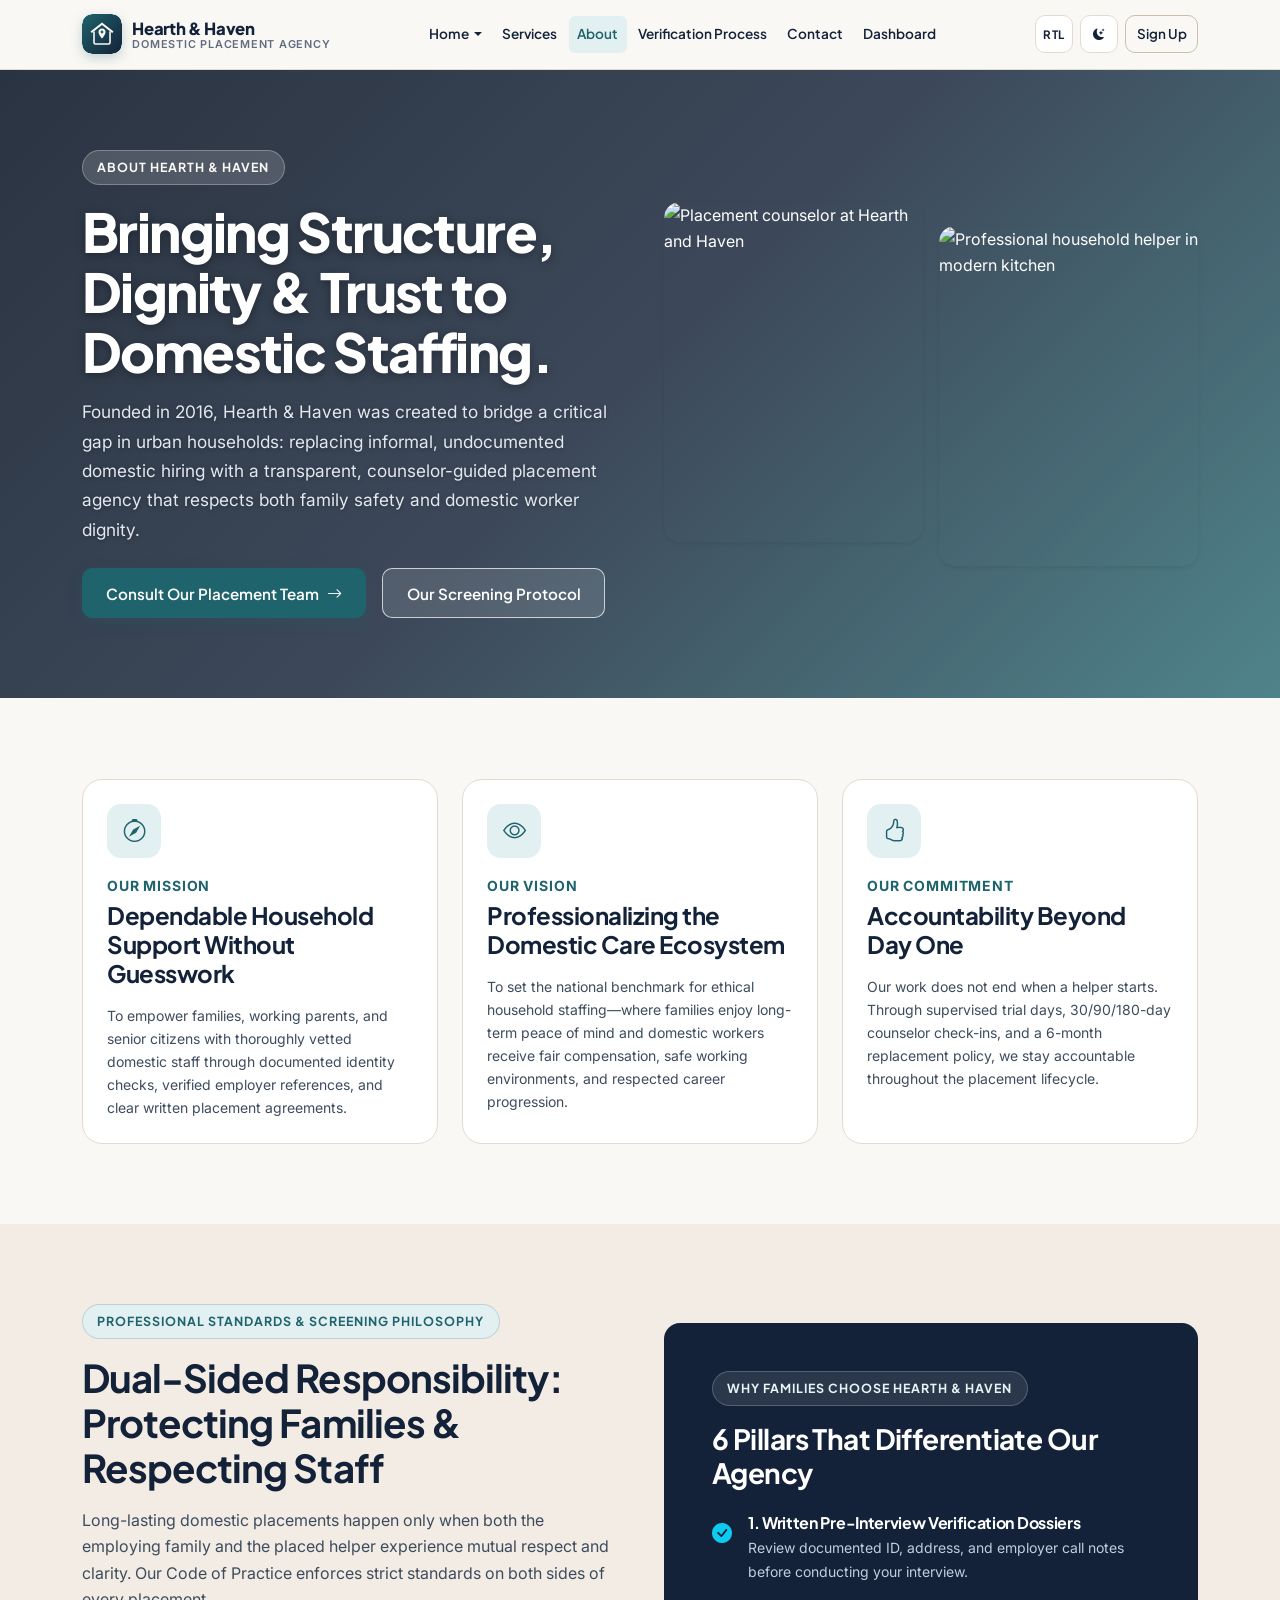
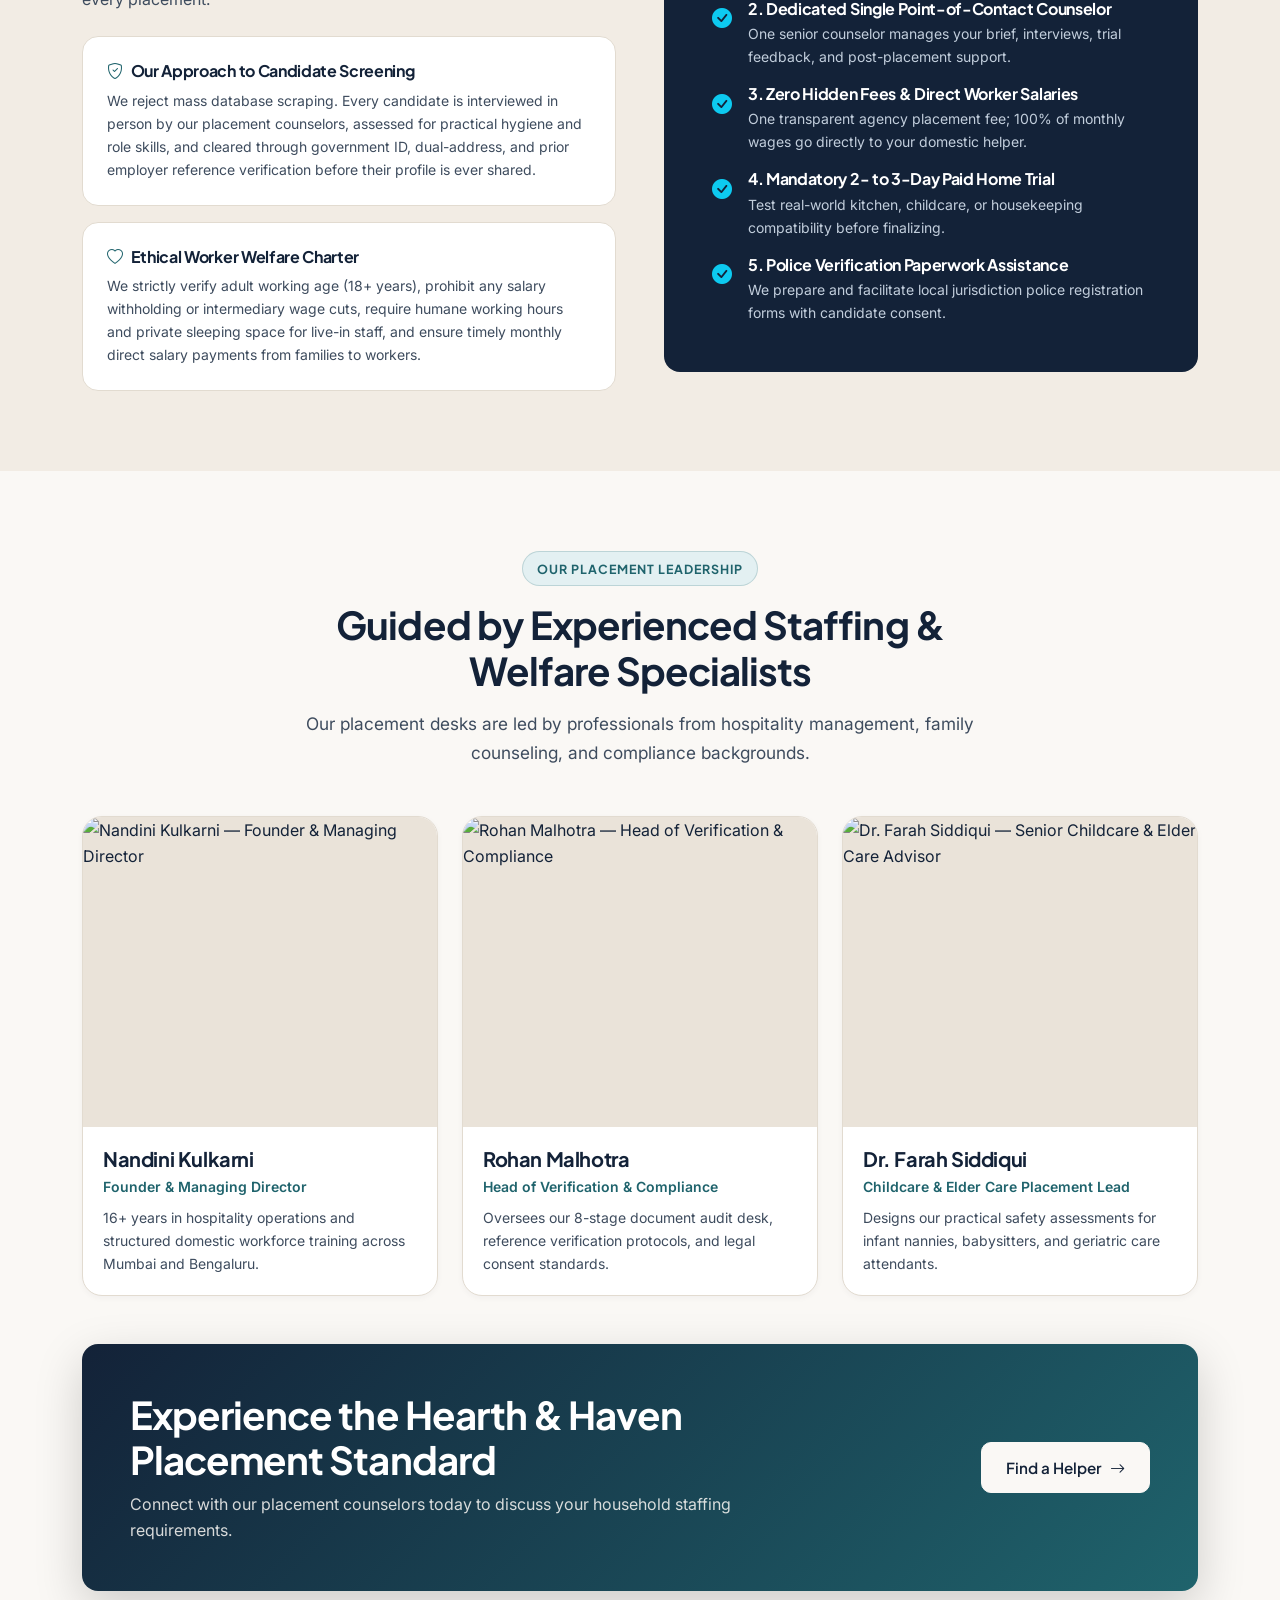
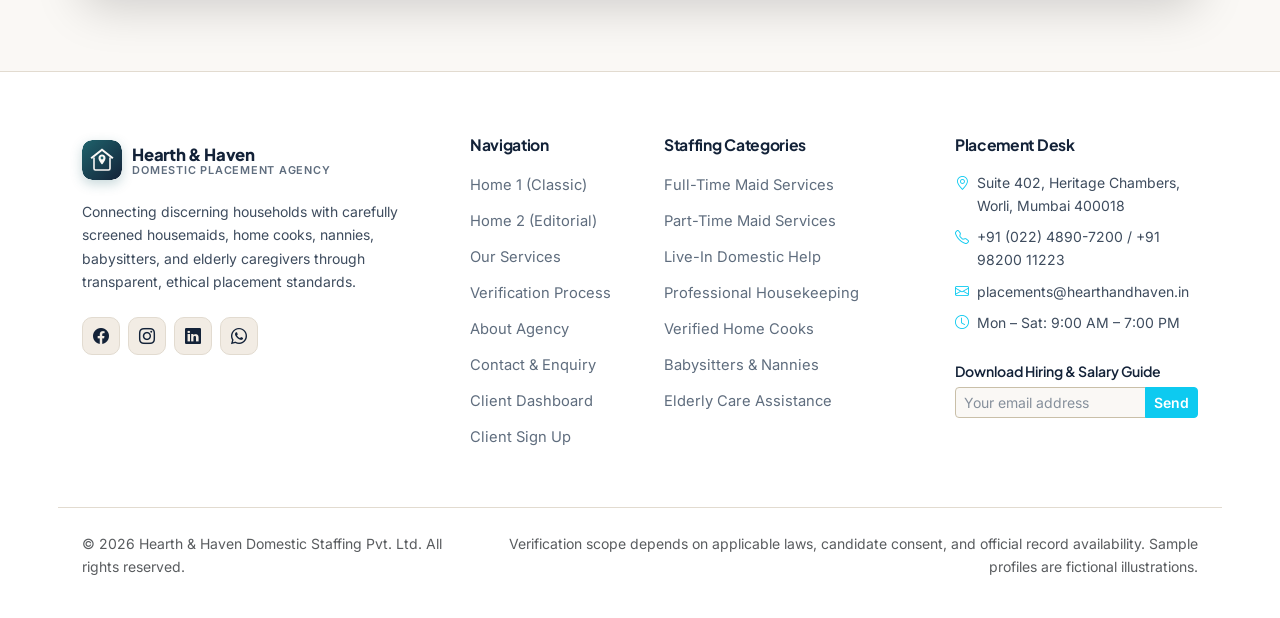
==== commit 6e1d28f5: "Your commit message" ====
--- a/about.html
+++ b/about.html
@@ -46,18 +46,15 @@
     <nav class="navbar navbar-expand-xl site-navbar" aria-label="Main Navigation">
       <div class="container">
         <a class="navbar-brand-wrap" href="index.html">
-          <span class="brand-mark">H</span>
+          <span class="brand-mark"><img src="assets/images/favicon.svg" alt="Hearth &amp; Haven Logo" width="40" height="40"></span>
           <span class="brand-text">
             <span class="brand-name">Hearth &amp; Haven</span>
             <span class="brand-tagline">Domestic Placement Agency</span>
           </span>
         </a>
 
+        <!-- Mobile Toggle on Small & 1024px Screens (RTL & Theme kept inside menu) -->
         <div class="d-flex align-items-center gap-2 d-xl-none">
-          <button type="button" class="rtl-toggle-btn" data-rtl-toggle aria-label="Toggle RTL direction" title="Toggle RTL direction">RTL</button>
-          <button type="button" class="theme-toggle-btn" data-theme-toggle aria-label="Toggle color theme">
-            <i class="bi bi-moon-stars-fill"></i>
-          </button>
           <button class="navbar-toggler-custom" type="button" data-bs-toggle="collapse" data-bs-target="#mainNavbarCollapse" aria-controls="mainNavbarCollapse" aria-expanded="false" aria-label="Toggle navigation">
             <i class="bi bi-list fs-4"></i>
           </button>
@@ -88,10 +85,10 @@
               <a class="nav-link" href="services.html">Services</a>
             </li>
             <li class="nav-item">
+              <a class="nav-link active" href="about.html">About</a>
+            </li>
+            <li class="nav-item">
               <a class="nav-link" href="verification.html">Verification Process</a>
-            </li>
-            <li class="nav-item">
-              <a class="nav-link active" href="about.html">About</a>
             </li>
             <li class="nav-item">
               <a class="nav-link" href="contact.html">Contact</a>
@@ -102,12 +99,24 @@
             </li>
           </ul>
 
-          <div class="navbar-actions">
-            <a href="signup.html" class="nav-signup-btn">Sign Up</a>
-            <button type="button" class="rtl-toggle-btn d-none d-xl-inline-flex" data-rtl-toggle aria-label="Toggle RTL direction" title="Toggle RTL direction">RTL</button>
-            <button type="button" class="theme-toggle-btn d-none d-xl-inline-flex" data-theme-toggle aria-label="Toggle color theme">
+          <!-- Right Actions on Desktop: RTL, Theme Toggle, Sign Up -->
+          <div class="navbar-actions d-none d-xl-flex">
+            <button type="button" class="rtl-toggle-btn" data-rtl-toggle aria-label="Toggle RTL direction" title="Toggle RTL direction">RTL</button>
+            <button type="button" class="theme-toggle-btn" data-theme-toggle aria-label="Toggle color theme">
               <i class="bi bi-moon-stars-fill"></i>
             </button>
+            <a href="signup.html" class="nav-signup-btn">Sign Up</a>
+          </div>
+
+          <!-- Mobile Hamburger Bottom Bar: RTL, Theme & Sign Up inside menu for Mobile & 1024px -->
+          <div class="mobile-nav-actions d-xl-none mt-3 pt-3 d-flex align-items-center justify-content-between gap-2">
+            <div class="d-flex align-items-center gap-2">
+              <button type="button" class="rtl-toggle-btn" data-rtl-toggle aria-label="Toggle RTL direction" title="Toggle RTL direction">RTL</button>
+              <button type="button" class="theme-toggle-btn" data-theme-toggle aria-label="Toggle color theme">
+                <i class="bi bi-moon-stars-fill"></i>
+              </button>
+            </div>
+            <a href="signup.html" class="nav-signup-btn flex-grow-1 text-center">Sign Up</a>
           </div>
         </div>
       </div>
@@ -116,9 +125,9 @@
 
   <main>
     <!-- ======================================================================
-         1. AGENCY INTRODUCTION HERO
+         1. AGENCY INTRODUCTION HERO WITH RELATED BACKGROUND IMAGE & EDITORIAL OVERLAY
          ====================================================================== -->
-    <section class="page-hero">
+    <section class="page-hero page-hero-banner" style="background-image: url('https://images.unsplash.com/photo-1600585154340-be6161a56a0c?auto=format&fit=crop&w=1800&q=80');">
       <div class="container">
         <div class="row align-items-center g-5 js-gsap-reveal">
           <div class="col-lg-6">
@@ -132,7 +141,7 @@
                 <span>Consult Our Placement Team</span>
                 <i class="bi bi-arrow-right"></i>
               </a>
-              <a href="verification.html" class="btn-outline-brand">
+              <a href="verification.html" class="btn-outline-brand text-white border-light" style="color: #FFFFFF !important; border-color: rgba(255, 255, 255, 0.7) !important;">
                 <span>Our Screening Protocol</span>
               </a>
             </div>
@@ -357,7 +366,7 @@
       <div class="row g-5 pb-5 border-bottom footer-divider">
         <div class="col-lg-4">
           <a class="navbar-brand-wrap mb-3" href="index.html">
-            <span class="brand-mark">H</span>
+            <span class="brand-mark"><img src="assets/images/favicon.svg" alt="Hearth &amp; Haven Logo" width="40" height="40"></span>
             <span class="brand-text">
               <span class="brand-name footer-brand-title">Hearth &amp; Haven</span>
               <span class="brand-tagline footer-brand-subtitle">Domestic Placement Agency</span>
--- a/assets/css/style.css
+++ b/assets/css/style.css
@@ -82,6 +82,7 @@
    Dark Mode Theme Tokens
    ========================================================================== */
 [data-theme="dark"] {
+  color-scheme: dark;
   --bg-primary: #0B131E;
   --bg-secondary: #101B2B;
   --bg-surface: #152235;
@@ -316,7 +317,7 @@
   width: 40px;
   height: 40px;
   border-radius: 10px;
-  background: linear-gradient(135deg, var(--accent-teal) 0%, #132238 100%);
+  background: transparent;
   color: #FFFFFF;
   display: inline-flex;
   align-items: center;
@@ -326,6 +327,15 @@
   font-size: 1.15rem;
   box-shadow: 0 4px 12px rgba(31, 99, 108, 0.25);
   flex-shrink: 0;
+  overflow: hidden;
+}
+
+.brand-mark img {
+  width: 100%;
+  height: 100%;
+  object-fit: contain;
+  display: block;
+  border-radius: 10px;
 }
 
 .brand-text {
@@ -449,7 +459,12 @@
   color: var(--text-primary);
   background-color: transparent;
   border: 1px solid var(--border-strong);
-  padding: 0.42rem 0.8rem;
+  padding: 0 0.95rem;
+  height: 38px;
+  min-height: 38px;
+  display: inline-flex;
+  align-items: center;
+  justify-content: center;
   border-radius: var(--radius-sm);
   white-space: nowrap;
   transition: all var(--transition-fast);
@@ -518,6 +533,10 @@
 
 .navbar-toggler-custom:focus {
   outline: 2px solid var(--accent-teal);
+}
+
+.mobile-nav-actions {
+  border-top: 1px solid var(--border-color);
 }
 
 /* Desktop compact adjustments for 1200px - 1399px so all items fit comfortably */
@@ -681,6 +700,97 @@
   color: #FFFFFF !important;
 }
 
+/* Consistent Button Sizing & Alignment */
+.btn-brand,
+.btn-outline-brand,
+.btn-light-editorial,
+.btn-outline-light-editorial {
+  min-height: 44px;
+  vertical-align: middle;
+  box-sizing: border-box;
+}
+
+.btn-brand.btn-sm,
+.btn-outline-brand.btn-sm,
+.btn-light-editorial.btn-sm,
+.btn-outline-light-editorial.btn-sm {
+  min-height: 38px !important;
+  height: 38px !important;
+  padding: 0 0.85rem !important;
+  font-size: 0.85rem !important;
+  line-height: 1 !important;
+  display: inline-flex !important;
+  align-items: center !important;
+  justify-content: center !important;
+  box-sizing: border-box;
+}
+
+/* Page Hero Banner Buttons High-Contrast White State (About, Verification, Contact, Services) */
+.page-hero.page-hero-banner .btn-outline-brand,
+.page-hero-banner .btn-outline-brand,
+.page-hero .btn-outline-brand.text-white {
+  color: #FFFFFF !important;
+  border: 1.5px solid rgba(255, 255, 255, 0.75) !important;
+  background-color: rgba(255, 255, 255, 0.12) !important;
+  backdrop-filter: blur(6px);
+  -webkit-backdrop-filter: blur(6px);
+}
+
+.page-hero.page-hero-banner .btn-outline-brand:hover,
+.page-hero.page-hero-banner .btn-outline-brand:focus,
+.page-hero-banner .btn-outline-brand:hover,
+.page-hero-banner .btn-outline-brand:focus,
+.page-hero .btn-outline-brand.text-white:hover,
+.page-hero .btn-outline-brand.text-white:focus {
+  background-color: #FFFFFF !important;
+  color: var(--bg-navy) !important;
+  border-color: #FFFFFF !important;
+  transform: translateY(-1px);
+}
+
+.page-hero.page-hero-banner .btn-brand,
+.page-hero-banner .btn-brand {
+  color: #FFFFFF !important;
+}
+
+/* Uniform Button Group Alignment in Hero Sections and Cards */
+.hero-home-1 .d-flex.flex-wrap.gap-3,
+.hero-home-2 .d-flex.flex-wrap.gap-3,
+.page-hero .d-flex.flex-wrap.gap-3 {
+  align-items: center;
+}
+
+.hero-home-1 .d-flex.flex-wrap.gap-3 > .btn-brand,
+.hero-home-1 .d-flex.flex-wrap.gap-3 > .btn-outline-brand,
+.hero-home-2 .d-flex.flex-wrap.gap-3 > .btn-brand,
+.hero-home-2 .d-flex.flex-wrap.gap-3 > .btn-outline-brand,
+.page-hero .d-flex.flex-wrap.gap-3 > .btn-brand,
+.page-hero .d-flex.flex-wrap.gap-3 > .btn-outline-brand {
+  min-height: 48px;
+  display: inline-flex;
+  align-items: center;
+  justify-content: center;
+}
+
+.staff-card-body .d-flex.gap-2.mt-auto {
+  align-items: center;
+  justify-content: stretch;
+}
+
+.staff-card-body .d-flex.gap-2.mt-auto > .btn-brand,
+.staff-card-body .d-flex.gap-2.mt-auto > .btn-outline-brand {
+  flex: 1 1 0;
+  min-width: 0;
+  height: 38px;
+  min-height: 38px;
+  padding: 0 0.5rem !important;
+  display: inline-flex !important;
+  align-items: center !important;
+  justify-content: center !important;
+  text-align: center;
+  white-space: nowrap;
+}
+
 /* ==========================================================================
    Hero Sections (Home 1 & Home 2 & Inner Pages)
    ========================================================================== */
@@ -787,13 +897,13 @@
   gap: 1rem;
 }
 
-@media (max-width: 767.98px) {
+@media (max-width: 991.98px) {
   .home2-bento-main,
   .home2-bento-side {
     grid-column: span 12;
   }
   .home2-bento-main {
-    min-height: 260px;
+    min-height: 280px;
   }
 }
 
@@ -809,6 +919,73 @@
   padding-bottom: var(--space-12);
   background: linear-gradient(180deg, var(--bg-secondary) 0%, var(--bg-primary) 100%);
   border-bottom: 1px solid var(--border-color);
+}
+
+/* Non-Home Page Hero Banners with Background Image & Editorial Overlay */
+.page-hero.page-hero-banner {
+  position: relative;
+  background-size: cover;
+  background-position: center center;
+  background-repeat: no-repeat;
+  color: #FFFFFF;
+  padding-top: 5rem;
+  padding-bottom: 5rem;
+  border-bottom: 1px solid rgba(255, 255, 255, 0.12);
+  isolation: isolate;
+  overflow: hidden;
+}
+
+.page-hero.page-hero-banner::before {
+  content: '';
+  position: absolute;
+  inset: 0;
+  background: linear-gradient(135deg, rgba(13, 24, 40, 0.88) 0%, rgba(19, 34, 56, 0.82) 50%, rgba(31, 99, 108, 0.78) 100%);
+  z-index: -1;
+}
+
+.page-hero.page-hero-banner .display-hero {
+  color: #FFFFFF !important;
+  text-shadow: 0 2px 10px rgba(0, 0, 0, 0.35);
+}
+
+.page-hero.page-hero-banner .section-subtitle {
+  color: #E2E8F0 !important;
+  text-shadow: 0 1px 4px rgba(0, 0, 0, 0.3);
+}
+
+.page-hero.page-hero-banner .eyebrow-badge {
+  background-color: rgba(255, 255, 255, 0.16) !important;
+  color: #FAF8F5 !important;
+  border: 1px solid rgba(255, 255, 255, 0.28) !important;
+  backdrop-filter: blur(8px);
+}
+
+.page-hero.page-hero-banner .profile-filter-btn {
+  background-color: rgba(255, 255, 255, 0.15);
+  color: #FFFFFF;
+  border: 1px solid rgba(255, 255, 255, 0.25);
+  backdrop-filter: blur(6px);
+}
+
+.page-hero.page-hero-banner .profile-filter-btn:hover {
+  background-color: #FFFFFF;
+  color: var(--bg-navy);
+}
+
+.page-hero.page-hero-banner .hero-summary-card {
+  background-color: rgba(19, 34, 56, 0.88);
+  backdrop-filter: blur(12px);
+  border: 1px solid rgba(255, 255, 255, 0.2);
+  color: #FFFFFF;
+}
+
+.page-hero.page-hero-banner .hero-summary-card h2,
+.page-hero.page-hero-banner .hero-summary-card h3 {
+  color: #FFFFFF !important;
+}
+
+.page-hero.page-hero-banner .hero-summary-card li {
+  color: #E2E8F0 !important;
 }
 
 /* ==========================================================================
@@ -1233,6 +1410,29 @@
   opacity: 0.75;
 }
 
+[data-theme="dark"] .form-select {
+  background-image: url("data:image/svg+xml,%3csvg xmlns='http://www.w3.org/2000/svg' viewBox='0 0 16 16'%3e%3cpath fill='none' stroke='%23C6D1DF' stroke-linecap='round' stroke-linejoin='round' stroke-width='2' d='m2 5 6 6 6-6'/%3e%3c/svg%3e");
+}
+
+[data-theme="dark"] .modal-content {
+  background-color: var(--bg-surface);
+  border-color: var(--border-color);
+  color: var(--text-primary);
+}
+
+[data-theme="dark"] .btn-close {
+  filter: invert(1) grayscale(100%) brightness(200%);
+}
+
+[data-theme="dark"] .custom-accordion .accordion-button:not(.collapsed) {
+  color: var(--accent-teal);
+  background-color: var(--bg-surface-elevated);
+}
+
+[data-theme="dark"] .custom-accordion .accordion-button::after {
+  filter: invert(1) brightness(1.5);
+}
+
 .password-field-wrapper {
   position: relative;
 }
@@ -1370,17 +1570,29 @@
 /* Dark Mode Footer */
 [data-theme="dark"] .site-footer {
   background-color: var(--bg-navy-deep);
-  color: #D0DAE5;
+  color: #CBD5E1;
   border-top: 1px solid rgba(255, 255, 255, 0.08);
 }
 
 [data-theme="dark"] .site-footer h5,
 [data-theme="dark"] .site-footer h6 {
-  color: #FAF8F5;
+  color: #FFFFFF !important;
+}
+
+[data-theme="dark"] .site-footer p,
+[data-theme="dark"] .site-footer .small,
+[data-theme="dark"] .site-footer .footer-text-secondary,
+[data-theme="dark"] .site-footer li span {
+  color: #CBD5E1 !important;
+}
+
+[data-theme="dark"] .site-footer .text-muted,
+[data-theme="dark"] .site-footer .footer-brand-subtitle {
+  color: #94A3B8 !important;
 }
 
 [data-theme="dark"] .site-footer .footer-links a {
-  color: #B4C2D3;
+  color: #CBD5E1;
 }
 
 [data-theme="dark"] .site-footer .footer-links a:hover {
@@ -1403,11 +1615,11 @@
 }
 
 [data-theme="dark"] .site-footer .footer-brand-subtitle {
-  color: #94A4B8 !important;
+  color: #94A3B8 !important;
 }
 
 [data-theme="dark"] .site-footer .footer-text-secondary {
-  color: #B4C2D3 !important;
+  color: #CBD5E1 !important;
 }
 
 [data-theme="dark"] .site-footer .footer-divider {
@@ -1417,7 +1629,7 @@
 [data-theme="dark"] .site-footer .footer-input {
   background-color: var(--bg-surface);
   border-color: var(--border-color);
-  color: var(--text-primary);
+  color: #FFFFFF;
 }
 
 /* Back to Top Button */
@@ -1649,70 +1861,153 @@
 }
 
 /* ==========================================================================
-   Tablet & 1024px View Grid: 2 Cards per Row, Last Odd Card Centered
+   Tablet & 1024px View Grid: Standard Cards (2 per Row) & Very Big Cards (1 per Row)
    ========================================================================== */
 @media (min-width: 768px) and (max-width: 1024px) {
-  /* Target card columns and multi-card grids inside sections, main, and dashboard */
-  main .row > .col-lg-4,
-  main .row > .col-lg-3,
-  main .row > .col-md-4,
-  main .row > .col-md-6.col-lg-4,
-  main .row > .col-md-6.col-lg-3,
-  main .row > .col-sm-6.col-lg-3,
-  main .row > .col-sm-6.col-lg-4,
-  main .row > .col-xl-4,
-  main .row > .col-xl-3,
-  .dashboard-wrapper .row > .col-sm-6.col-lg-3,
-  .dashboard-wrapper .row > .col-md-4,
-  .dashboard-wrapper .row > .col-lg-4,
-  section .row > .col-lg-4,
-  section .row > .col-lg-3,
-  section .row > .col-md-4,
-  section .row > .col-md-6.col-lg-4,
-  section .row > .col-md-6.col-lg-3,
-  section .row > .col-sm-6.col-lg-3,
-  section .row > .col-sm-6.col-lg-4,
-  .row:not(.site-footer .row):not(.modal .row) > [class*="col-"]:has(.staff-card),
-  .row:not(.site-footer .row):not(.modal .row) > [class*="col-"]:has(.service-card),
-  .row:not(.site-footer .row):not(.modal .row) > [class*="col-"]:has(.feature-card),
-  .row:not(.site-footer .row):not(.modal .row) > [class*="col-"]:has(.testimonial-card),
-  .row:not(.site-footer .row):not(.modal .row) > [class*="col-"]:has(.step-card),
-  .row:not(.site-footer .row):not(.modal .row) > [class*="col-"]:has(.dashboard-stat-card),
-  .row:not(.site-footer .row):not(.modal .row) > [class*="col-"]:has(.card) {
+  /* 1. Standard Cards: 2 cards in one row, last odd-numbered card centered */
+  .row:has(> [class*="col-"] > .staff-card) > [class*="col-"],
+  .row:has(> [class*="col-"] > .category-card) > [class*="col-"],
+  .row:has(> [class*="col-"] > .testimonial-card) > [class*="col-"],
+  .row:has(> [class*="col-"] > .dashboard-stat-card) > [class*="col-"],
+  .row:has(> [class*="col-"] > .verification-step-card) > [class*="col-"],
+  .row:has(> [class*="col-"] > .feature-card) > [class*="col-"],
+  .row:has(> [class*="col-"] > .why-us-card) > [class*="col-"],
+  #staffGrid > [class*="col-"],
+  .staff-grid-row > [class*="col-"],
+  .category-grid-row > [class*="col-"],
+  .testimonial-grid-row > [class*="col-"],
+  .cards-grid-row > [class*="col-"],
+  #verification .row.mb-5 > [class*="col-"],
+  .section-py .row.g-3 > .col-sm-4,
+  .dashboard-pane .row.g-3 > .col-sm-4 {
     flex: 0 0 50% !important;
     max-width: 50% !important;
     width: 50% !important;
   }
 
   /* When the number of cards in a grid row is odd, center the last card */
-  main .row > .col-lg-4:last-child:nth-child(odd),
-  main .row > .col-lg-3:last-child:nth-child(odd),
-  main .row > .col-md-4:last-child:nth-child(odd),
-  main .row > .col-md-6.col-lg-4:last-child:nth-child(odd),
-  main .row > .col-md-6.col-lg-3:last-child:nth-child(odd),
-  main .row > .col-sm-6.col-lg-3:last-child:nth-child(odd),
-  main .row > .col-sm-6.col-lg-4:last-child:nth-child(odd),
-  main .row > .col-xl-4:last-child:nth-child(odd),
-  main .row > .col-xl-3:last-child:nth-child(odd),
-  .dashboard-wrapper .row > .col-sm-6.col-lg-3:last-child:nth-child(odd),
-  .dashboard-wrapper .row > .col-md-4:last-child:nth-child(odd),
-  .dashboard-wrapper .row > .col-lg-4:last-child:nth-child(odd),
-  section .row > .col-lg-4:last-child:nth-child(odd),
-  section .row > .col-lg-3:last-child:nth-child(odd),
-  section .row > .col-md-4:last-child:nth-child(odd),
-  section .row > .col-md-6.col-lg-4:last-child:nth-child(odd),
-  section .row > .col-md-6.col-lg-3:last-child:nth-child(odd),
-  section .row > .col-sm-6.col-lg-3:last-child:nth-child(odd),
-  section .row > .col-sm-6.col-lg-4:last-child:nth-child(odd),
-  .row:not(.site-footer .row):not(.modal .row) > [class*="col-"]:has(.staff-card):last-child:nth-child(odd),
-  .row:not(.site-footer .row):not(.modal .row) > [class*="col-"]:has(.service-card):last-child:nth-child(odd),
-  .row:not(.site-footer .row):not(.modal .row) > [class*="col-"]:has(.feature-card):last-child:nth-child(odd),
-  .row:not(.site-footer .row):not(.modal .row) > [class*="col-"]:has(.testimonial-card):last-child:nth-child(odd),
-  .row:not(.site-footer .row):not(.modal .row) > [class*="col-"]:has(.step-card):last-child:nth-child(odd),
-  .row:not(.site-footer .row):not(.modal .row) > [class*="col-"]:has(.dashboard-stat-card):last-child:nth-child(odd),
-  .row:not(.site-footer .row):not(.modal .row) > [class*="col-"]:has(.card):last-child:nth-child(odd) {
+  .row:has(> [class*="col-"] > .staff-card) > [class*="col-"]:last-child:nth-child(odd),
+  .row:has(> [class*="col-"] > .category-card) > [class*="col-"]:last-child:nth-child(odd),
+  .row:has(> [class*="col-"] > .testimonial-card) > [class*="col-"]:last-child:nth-child(odd),
+  .row:has(> [class*="col-"] > .dashboard-stat-card) > [class*="col-"]:last-child:nth-child(odd),
+  .row:has(> [class*="col-"] > .verification-step-card) > [class*="col-"]:last-child:nth-child(odd),
+  .row:has(> [class*="col-"] > .feature-card) > [class*="col-"]:last-child:nth-child(odd),
+  .row:has(> [class*="col-"] > .why-us-card) > [class*="col-"]:last-child:nth-child(odd),
+  #staffGrid > [class*="col-"]:last-child:nth-child(odd),
+  .staff-grid-row > [class*="col-"]:last-child:nth-child(odd),
+  .category-grid-row > [class*="col-"]:last-child:nth-child(odd),
+  .testimonial-grid-row > [class*="col-"]:last-child:nth-child(odd),
+  .cards-grid-row > [class*="col-"]:last-child:nth-child(odd),
+  #verification .row.mb-5 > [class*="col-"]:last-child:nth-child(odd),
+  .section-py .row.g-3 > .col-sm-4:last-child:nth-child(odd),
+  .dashboard-pane .row.g-3 > .col-sm-4:last-child:nth-child(odd) {
     margin-left: auto !important;
     margin-right: auto !important;
+  }
+
+  /* 2. Very Big Cards: 1 card in one row alignment (100% full width) */
+  .service-showcase-card,
+  .row:has(> [class*="col-"] > .service-showcase-card) > [class*="col-"],
+  .home2-bento-grid,
+  .home2-bento-main,
+  .home2-bento-side,
+  .hero-home-2 .col-lg-8,
+  .hero-home-2 .col-lg-4,
+  .form-card,
+  .row:has(> [class*="col-"] > .form-card) > [class*="col-"],
+  .dossier-card-col,
+  .row:has(> [class*="col-"] [data-dossier-id]) > [class*="col-"],
+  .verification-timeline-col,
+  .row:has(> [class*="col-"] > .verification-timeline) > [class*="col-"],
+  #trust-safety .col-lg-8,
+  #trust-safety .col-lg-4,
+  .dashboard-pane .col-lg-7,
+  .dashboard-pane .col-lg-5,
+  .dashboard-pane .col-lg-6,
+  .contact-office-col,
+  .contact-map-col,
+  .contact-form-col,
+  .contact-info-col {
+    flex: 0 0 100% !important;
+    max-width: 100% !important;
+    width: 100% !important;
+  }
+}
+
+/* Home 2 Interactive Tab Directory Centering on Tablet */
+@media (min-width: 768px) and (max-width: 991.98px) {
+  [role="tablist"][aria-label="Domestic Service Categories"] {
+    display: flex;
+    flex-wrap: wrap;
+    justify-content: center;
+    gap: 0.65rem;
+    margin-bottom: 1.75rem;
+  }
+  [role="tablist"][aria-label="Domestic Service Categories"] .editorial-tab-btn {
+    width: auto;
+    flex: 0 1 calc(50% - 0.5rem);
+    margin-bottom: 0;
+    text-align: center;
+    justify-content: center;
+  }
+  [role="tablist"][aria-label="Domestic Service Categories"] .editorial-tab-btn i.bi-chevron-right {
+    display: none;
+  }
+}
+
+/* Responsive Headline Typography & Clamp for 1024px & 1204px */
+@media (max-width: 1204px) {
+  .hero-home-2 .display-hero {
+    font-size: clamp(2.1rem, 3.8vw, 3.2rem);
+    line-height: 1.16;
+  }
+}
+
+@media (max-width: 1024px) {
+  .display-hero {
+    font-size: clamp(1.95rem, 3.4vw, 2.85rem);
+    line-height: 1.2;
+  }
+  .section-title {
+    font-size: clamp(1.65rem, 2.6vw, 2.2rem);
+  }
+}
+
+/* Mobile & Tablet Button Overflow Prevention & Auth Floating Controls Spacing */
+@media (max-width: 767.98px) {
+  .btn-brand,
+  .btn-outline-brand,
+  .btn-light-editorial {
+    white-space: normal !important;
+    text-align: center;
+    max-width: 100%;
+    word-break: break-word;
+    padding: 0.68rem 1.15rem;
+    font-size: 0.92rem;
+  }
+  .hero-home-1 .d-flex.flex-wrap.gap-3 {
+    flex-direction: column;
+    width: 100%;
+  }
+  .hero-home-1 .d-flex.flex-wrap.gap-3 .btn-brand,
+  .hero-home-1 .d-flex.flex-wrap.gap-3 .btn-outline-brand {
+    width: 100%;
+  }
+}
+
+@media (max-width: 575.98px) {
+  .auth-page-wrapper {
+    padding-top: 5rem;
+    padding-bottom: 2rem;
+    justify-content: flex-start;
+  }
+  .auth-floating-controls {
+    top: 14px;
+    right: 14px;
+  }
+  [dir="rtl"] .auth-floating-controls {
+    right: auto;
+    left: 14px;
   }
 }
 
@@ -1747,37 +2042,92 @@
 }
 
 .sidebar-brand-header {
-  padding: 1.25rem 1.4rem;
+  padding: 0.95rem 1.15rem;
   border-bottom: 1px solid var(--border-color);
   display: flex;
   align-items: center;
   justify-content: space-between;
+  gap: 0.5rem;
   flex-shrink: 0;
   min-height: 76px;
+  position: relative;
 }
 
 [data-theme="dark"] .sidebar-brand-header {
   border-bottom-color: rgba(255, 255, 255, 0.08);
 }
 
+.sidebar-brand-header .navbar-brand-wrap {
+  display: inline-flex;
+  align-items: center;
+  gap: 0.6rem;
+  flex: 1;
+  min-width: 0;
+  padding: 0;
+}
+
+.sidebar-brand-header .brand-text {
+  min-width: 0;
+  flex: 1;
+}
+
+.sidebar-brand-header .brand-name {
+  font-size: 1.05rem;
+  white-space: nowrap;
+  overflow: hidden;
+  text-overflow: ellipsis;
+  display: block;
+}
+
+.sidebar-brand-header .brand-tagline {
+  font-size: 0.62rem;
+  letter-spacing: 0.04em;
+  white-space: nowrap;
+  overflow: hidden;
+  text-overflow: ellipsis;
+  display: block;
+}
+
 .sidebar-close-btn {
-  background: transparent;
+  background: var(--bg-surface);
   border: 1px solid var(--border-color);
-  color: var(--text-muted);
-  width: 34px;
-  height: 34px;
+  color: var(--text-primary);
+  width: 36px;
+  height: 36px;
   border-radius: var(--radius-sm);
   display: inline-flex;
   align-items: center;
   justify-content: center;
   cursor: pointer;
   transition: all var(--transition-fast);
+  flex-shrink: 0;
+  padding: 0;
+  margin-left: auto;
+  box-shadow: var(--shadow-xs);
+}
+
+[dir="rtl"] .sidebar-close-btn {
+  margin-left: 0;
+  margin-right: auto;
 }
 
 .sidebar-close-btn:hover {
   color: var(--accent-teal);
   border-color: var(--accent-teal);
   background-color: var(--bg-teal-soft);
+  transform: translateY(-1px);
+}
+
+[data-theme="dark"] .sidebar-close-btn {
+  background-color: #152235;
+  border-color: #253750;
+  color: #F4F1EA;
+}
+
+[data-theme="dark"] .sidebar-close-btn:hover {
+  background-color: #1F324B;
+  border-color: var(--accent-teal);
+  color: #FFFFFF;
 }
 
 .sidebar-client-profile {
@@ -2015,8 +2365,8 @@
   opacity: 1;
 }
 
-/* Mobile & Tablet Drawer (< 992px) */
-@media (max-width: 991.98px) {
+/* Mobile & Tablet Drawer (<= 1024px: Switch side menu to hamburger drawer) */
+@media (max-width: 1024px) {
   .dashboard-sidebar {
     position: fixed;
     top: 0;
@@ -2032,8 +2382,25 @@
     box-shadow: 0 0 35px rgba(0, 0, 0, 0.4);
   }
 
+  .sidebar-toggle-btn {
+    display: inline-flex !important;
+  }
+
+  .sidebar-close-btn {
+    display: inline-flex !important;
+  }
+
   .dashboard-content-body {
-    padding: 1.25rem 1rem 2.5rem;
+    padding: 1.25rem 1.15rem 2.5rem;
+  }
+}
+
+@media (min-width: 1024.02px) {
+  .sidebar-toggle-btn {
+    display: none !important;
+  }
+  .sidebar-close-btn {
+    display: none !important;
   }
 }
 
@@ -2047,7 +2414,7 @@
   border-left-color: rgba(255, 255, 255, 0.08);
 }
 
-@media (max-width: 991.98px) {
+@media (max-width: 1024px) {
   [dir="rtl"] .dashboard-sidebar {
     left: auto;
     right: 0;
@@ -2057,6 +2424,222 @@
   [dir="rtl"] .dashboard-sidebar.show {
     transform: translateX(0);
   }
+}
+
+/* ==========================================================================
+   Dashboard Dark Theme Text Visibility & Contrast Fixes
+   ========================================================================== */
+[data-theme="dark"] .dashboard-portal-title .fw-bold {
+  color: #FFFFFF !important;
+}
+
+[data-theme="dark"] .dashboard-portal-title .text-muted {
+  color: #94A3B8 !important;
+}
+
+[data-theme="dark"] .dashboard-main-area h1,
+[data-theme="dark"] .dashboard-main-area h2,
+[data-theme="dark"] .dashboard-main-area h3,
+[data-theme="dark"] .dashboard-main-area h4,
+[data-theme="dark"] .dashboard-main-area h5,
+[data-theme="dark"] .dashboard-main-area h6 {
+  color: #FFFFFF !important;
+}
+
+[data-theme="dark"] .dashboard-main-area p,
+[data-theme="dark"] .dashboard-main-area .section-subtitle {
+  color: #CBD5E1 !important;
+}
+
+[data-theme="dark"] .dashboard-main-area .text-muted,
+[data-theme="dark"] .dashboard-sidebar .text-muted,
+[data-theme="dark"] .text-muted {
+  color: #94A3B8 !important;
+}
+
+[data-theme="dark"] .text-primary {
+  color: #55B9C7 !important;
+}
+
+[data-theme="dark"] .text-secondary {
+  color: #CBD5E1 !important;
+}
+
+[data-theme="dark"] .dashboard-stat-card .h3 {
+  color: #FFFFFF !important;
+}
+
+[data-theme="dark"] .dashboard-stat-card .fw-semibold {
+  color: #CBD5E1 !important;
+}
+
+/* Sub-info boxes inside cards */
+[data-theme="dark"] [style*="background-color: var(--bg-secondary)"] {
+  background-color: #18283E !important;
+  border: 1px solid rgba(255, 255, 255, 0.08) !important;
+}
+
+[data-theme="dark"] [style*="background-color: var(--bg-secondary)"] span,
+[data-theme="dark"] [style*="background-color: var(--bg-secondary)"] div {
+  color: #CBD5E1;
+}
+
+[data-theme="dark"] [style*="background-color: var(--bg-secondary)"] strong {
+  color: #FFFFFF !important;
+}
+
+[data-theme="dark"] [style*="background-color: var(--bg-secondary)"] .fw-semibold {
+  color: #FAF8F5 !important;
+}
+
+/* Alert Info in Tracker */
+[data-theme="dark"] .alert-info {
+  background-color: rgba(56, 154, 167, 0.18) !important;
+  border: 1px solid rgba(56, 154, 167, 0.35) !important;
+  color: #E2F0F3 !important;
+}
+
+[data-theme="dark"] .alert-info strong {
+  color: #FFFFFF !important;
+}
+
+/* Secondary outline buttons inside table actions */
+[data-theme="dark"] .btn-outline-secondary {
+  color: #CBD5E1 !important;
+  border-color: #354D6D !important;
+  background-color: transparent !important;
+}
+
+[data-theme="dark"] .btn-outline-secondary:hover {
+  color: #FFFFFF !important;
+  background-color: var(--accent-teal) !important;
+  border-color: var(--accent-teal) !important;
+}
+
+/* Dashboard Table cells & bold texts */
+[data-theme="dark"] .dashboard-table td.fw-bold,
+[data-theme="dark"] .dashboard-table td .fw-bold {
+  color: #FFFFFF !important;
+}
+
+[data-theme="dark"] .dashboard-table td {
+  color: #CBD5E1 !important;
+}
+
+/* Form controls & select options in dark theme */
+[data-theme="dark"] .form-label {
+  color: #F4F1EA !important;
+}
+
+[data-theme="dark"] .form-control,
+[data-theme="dark"] .form-select {
+  background-color: var(--bg-surface-elevated) !important;
+  border-color: var(--border-color) !important;
+  color: #F4F1EA !important;
+}
+
+[data-theme="dark"] .form-control::placeholder {
+  color: #94A3B8 !important;
+  opacity: 1 !important;
+}
+
+[data-theme="dark"] .form-select option {
+  background-color: #18283E !important;
+  color: #F4F1EA !important;
+}
+
+/* Badges on dark theme */
+[data-theme="dark"] .badge[style*="var(--bg-secondary)"] {
+  background-color: rgba(255, 255, 255, 0.1) !important;
+  color: #E2E8F0 !important;
+  border: 1px solid rgba(255, 255, 255, 0.15) !important;
+}
+
+[data-theme="dark"] .badge[style*="var(--accent-warm-soft)"] {
+  background-color: rgba(212, 163, 115, 0.22) !important;
+  color: #F0C49B !important;
+  border: 1px solid rgba(212, 163, 115, 0.35) !important;
+}
+
+[data-theme="dark"] .badge[style*="var(--warning-bg)"] {
+  background-color: rgba(245, 184, 65, 0.2) !important;
+  color: #FFD166 !important;
+  border: 1px solid rgba(245, 184, 65, 0.35) !important;
+}
+
+[data-theme="dark"] .badge[style*="var(--verified-bg)"] {
+  background-color: rgba(46, 160, 102, 0.22) !important;
+  color: #6EE7A8 !important;
+  border: 1px solid rgba(46, 160, 102, 0.35) !important;
+}
+
+[data-theme="dark"] .badge[style*="var(--bg-teal-soft)"] {
+  background-color: rgba(56, 154, 167, 0.22) !important;
+  color: #5CE1E6 !important;
+  border: 1px solid rgba(56, 154, 167, 0.35) !important;
+}
+
+/* Progress Step Tracker on Dark Theme */
+[data-theme="dark"] .progress-step-node {
+  background-color: var(--bg-surface) !important;
+}
+
+[data-theme="dark"] .progress-step-icon {
+  background-color: #18283E !important;
+  border-color: #354D6D !important;
+  color: #94A3B8 !important;
+}
+
+[data-theme="dark"] .progress-step-node.completed .progress-step-icon {
+  background-color: rgba(46, 160, 102, 0.22) !important;
+  border-color: #57C88D !important;
+  color: #57C88D !important;
+}
+
+[data-theme="dark"] .progress-step-node.active .progress-step-icon {
+  background-color: var(--accent-teal) !important;
+  border-color: var(--accent-teal) !important;
+  color: #FFFFFF !important;
+}
+
+[data-theme="dark"] .progress-step-label {
+  color: #CBD5E1 !important;
+}
+
+[data-theme="dark"] .progress-step-node.completed .progress-step-label {
+  color: #57C88D !important;
+}
+
+[data-theme="dark"] .progress-step-node.active .progress-step-label {
+  color: #55B9C7 !important;
+}
+
+[data-theme="dark"] [style*="color: var(--accent-sage)"] {
+  color: #8ED1AA !important;
+}
+
+[data-theme="dark"] [style*="color: var(--accent-warm)"] {
+  color: #F0C49B !important;
+}
+
+[data-theme="dark"] [style*="color: var(--accent-teal)"] {
+  color: #5CE1E6 !important;
+}
+
+[data-theme="dark"] [style*="color: var(--verified-green)"] {
+  color: #6EE7A8 !important;
+}
+
+[data-theme="dark"] [style*="color: var(--warning-amber)"] {
+  color: #FFD166 !important;
+}
+
+[data-theme="dark"] .text-success {
+  color: #57C88D !important;
+}
+
+[data-theme="dark"] .text-warning {
+  color: #F5B841 !important;
 }
 
 .dashboard-stat-card {
@@ -2112,11 +2695,31 @@
   box-shadow: 0 4px 12px rgba(31, 99, 108, 0.2);
 }
 
+.dashboard-table {
+  min-width: 620px;
+}
+
 .dashboard-table th {
   font-size: 0.82rem;
   text-transform: uppercase;
   letter-spacing: 0.05em;
   color: var(--text-muted);
+}
+
+[data-theme="dark"] .dashboard-table th {
+  background-color: var(--bg-surface-elevated) !important;
+  color: #FAF8F5 !important;
+  border-color: var(--border-color) !important;
+}
+
+[data-theme="dark"] .dashboard-table td {
+  background-color: var(--bg-surface) !important;
+  color: var(--text-secondary) !important;
+  border-color: var(--border-color) !important;
+}
+
+[data-theme="dark"] .dashboard-table tr:hover td {
+  background-color: var(--bg-subtle) !important;
 }
 
 /* Placement Timeline Step Tracker in Dashboard */
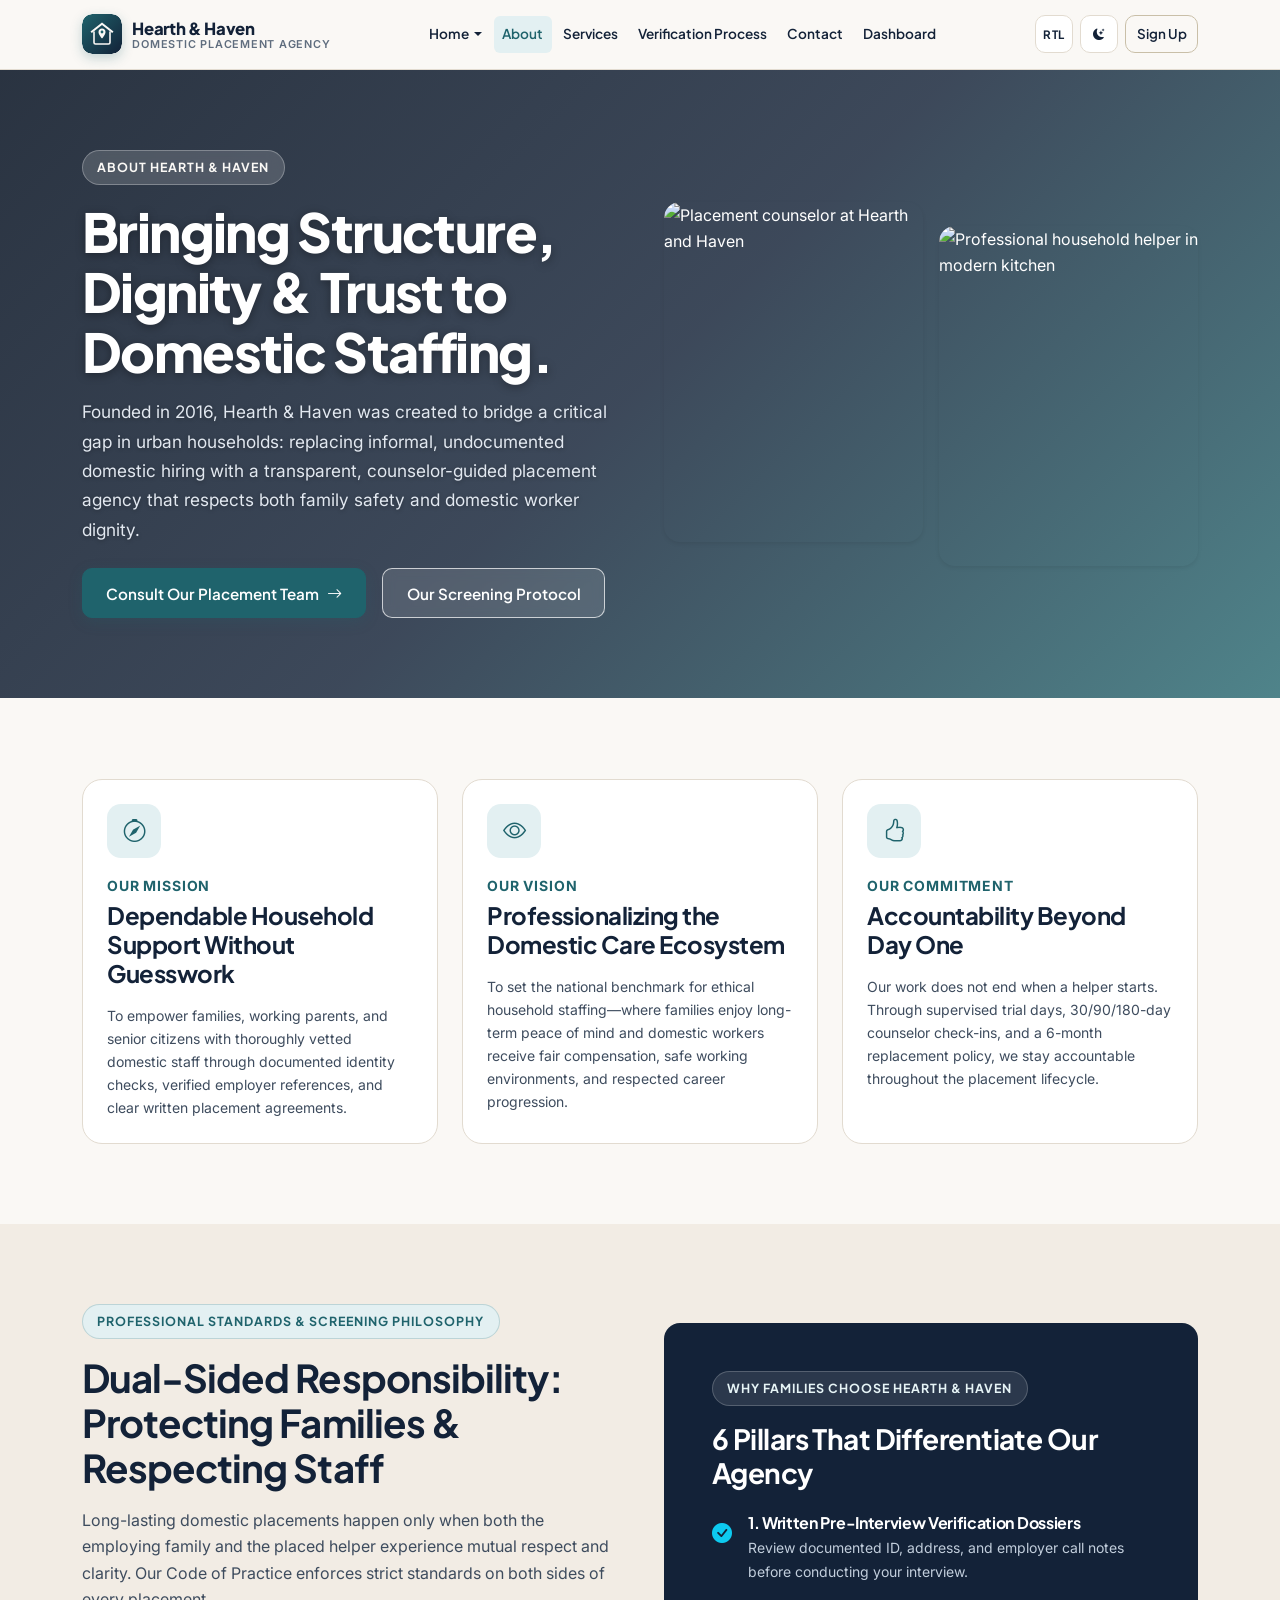
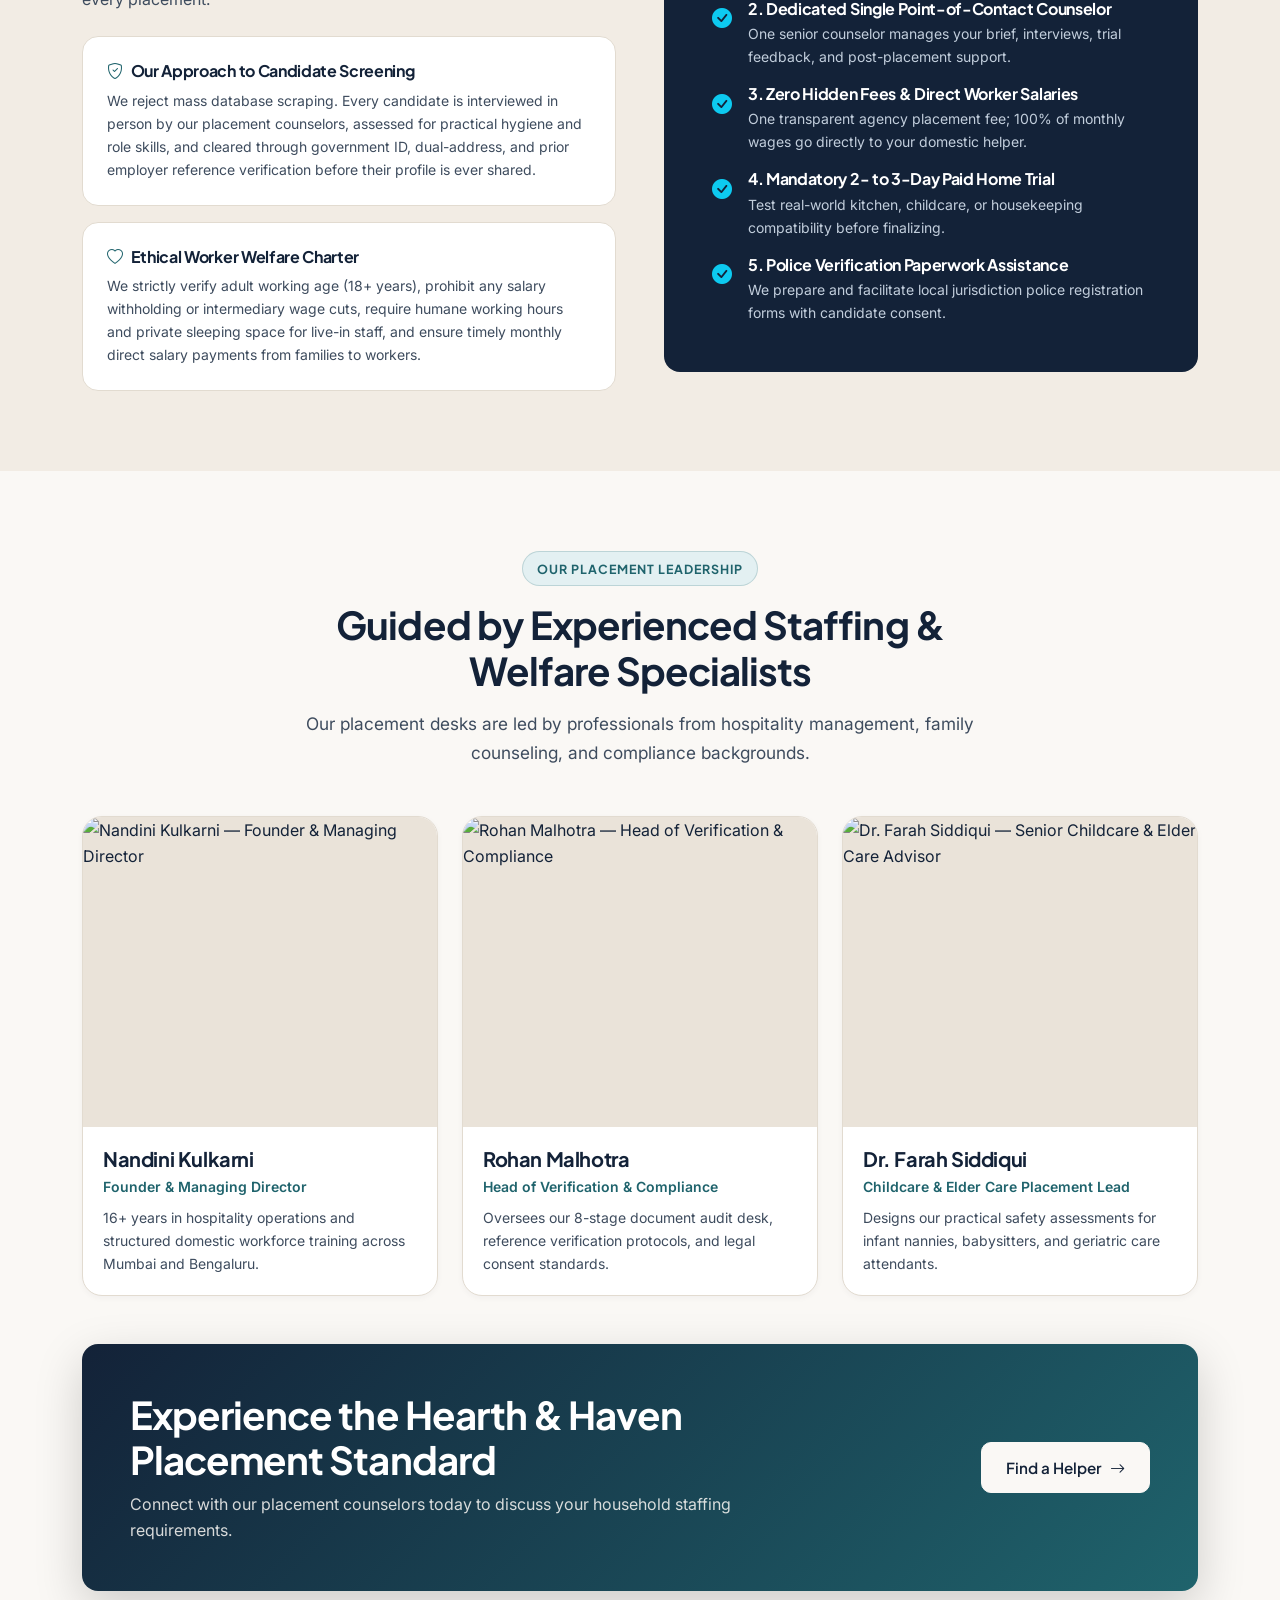
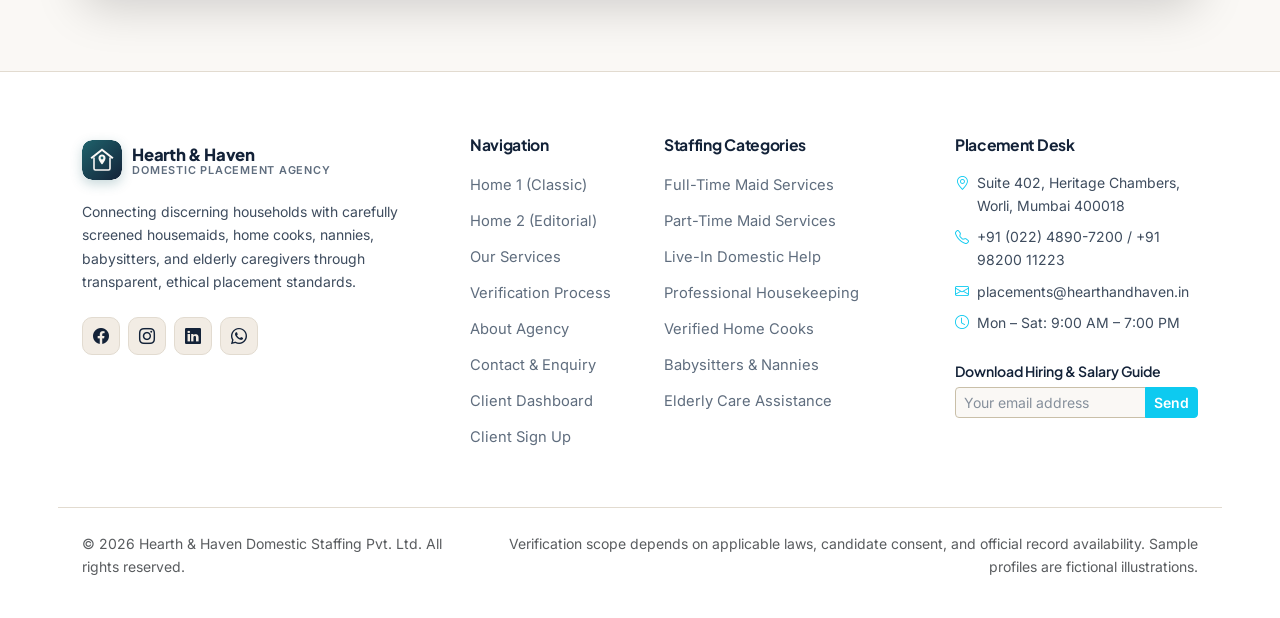
==== commit b9c60d18: "Your commit message" ====
--- a/about.html
+++ b/about.html
@@ -82,10 +82,10 @@
               </ul>
             </li>
             <li class="nav-item">
+              <a class="nav-link active" href="about.html">About</a>
+            </li>
+            <li class="nav-item">
               <a class="nav-link" href="services.html">Services</a>
-            </li>
-            <li class="nav-item">
-              <a class="nav-link active" href="about.html">About</a>
             </li>
             <li class="nav-item">
               <a class="nav-link" href="verification.html">Verification Process</a>
--- a/assets/css/style.css
+++ b/assets/css/style.css
@@ -1061,6 +1061,30 @@
   transform: scale(1.04);
 }
 
+/* Editorial Dossier Media Frame */
+.dossier-media-frame {
+  position: relative;
+  border-radius: var(--radius-md);
+  overflow: hidden;
+  width: 100%;
+  height: 310px;
+  min-height: 310px;
+  max-height: 310px;
+}
+
+.dossier-media-frame img {
+  width: 100%;
+  height: 100%;
+  object-fit: cover;
+  object-position: center top;
+  display: block;
+  transition: transform var(--transition-base);
+}
+
+.dossier-card-col:hover .dossier-media-frame img {
+  transform: scale(1.03);
+}
+
 .sample-profile-pill {
   position: absolute;
   top: 12px;
@@ -1690,6 +1714,26 @@
   border-radius: var(--radius-lg);
   overflow: hidden;
   border: 1px solid var(--border-color);
+  box-shadow: var(--shadow-sm);
+}
+
+.comparison-table .table {
+  --bs-table-bg: transparent !important;
+  --bs-table-color: var(--text-primary) !important;
+  --bs-table-border-color: var(--border-color) !important;
+  background-color: transparent !important;
+  color: var(--text-primary) !important;
+  border-color: var(--border-color) !important;
+  margin-bottom: 0 !important;
+}
+
+.comparison-table .table > :not(caption) > * > * {
+  background-color: transparent !important;
+  box-shadow: none !important;
+  border-bottom-color: var(--border-color) !important;
+  padding: 1rem 1.25rem;
+  vertical-align: middle;
+  color: var(--text-primary);
 }
 
 .comparison-table th,
@@ -1701,9 +1745,24 @@
 }
 
 .comparison-table thead th {
-  background-color: var(--bg-secondary);
+  background-color: var(--bg-secondary) !important;
   font-family: var(--font-heading);
   font-weight: 700;
+  font-size: 0.92rem;
+  color: var(--text-primary);
+  border-bottom: 2px solid var(--border-color) !important;
+}
+
+.comparison-table thead th.text-muted {
+  color: var(--text-muted) !important;
+}
+
+.comparison-table tbody tr:last-child td {
+  border-bottom: 0 !important;
+}
+
+.comparison-table tbody tr:hover td {
+  background-color: var(--bg-subtle) !important;
 }
 
 /* Home 2 Interactive Category Tabs */
@@ -1915,8 +1974,6 @@
   .hero-home-2 .col-lg-4,
   .form-card,
   .row:has(> [class*="col-"] > .form-card) > [class*="col-"],
-  .dossier-card-col,
-  .row:has(> [class*="col-"] [data-dossier-id]) > [class*="col-"],
   .verification-timeline-col,
   .row:has(> [class*="col-"] > .verification-timeline) > [class*="col-"],
   #trust-safety .col-lg-8,
@@ -1932,6 +1989,199 @@
     max-width: 100% !important;
     width: 100% !important;
   }
+
+  /* 3. Prevent Human Images in Cards from Cropping in 1024px & Tablet Views */
+  .staff-card-media {
+    height: 380px !important;
+    min-height: 360px !important;
+  }
+  .staff-card-media img {
+    object-fit: cover !important;
+    object-position: center top !important;
+  }
+
+  .editorial-pane-img {
+    min-height: 350px !important;
+    object-position: center top !important;
+  }
+
+  .home2-bento-main {
+    min-height: 400px !important;
+  }
+  .home2-bento-main img {
+    object-position: center 20% !important;
+  }
+}
+
+/* Candidate Dossier Cards in Home 2: 2 Cards per Row at 1024px View */
+@media (min-width: 992px) and (max-width: 1024px) {
+  .dossier-card-col,
+  .row:has(> [class*="col-"] [data-dossier-id]) > [class*="col-"],
+  #editorial-staff .row.g-4 > [class*="col-"] {
+    flex: 0 0 50% !important;
+    max-width: 50% !important;
+    width: 50% !important;
+    display: flex !important;
+  }
+
+  .dossier-card-col > .p-4 {
+    padding: 1.25rem !important;
+    width: 100% !important;
+    display: flex !important;
+    flex-direction: column !important;
+  }
+
+  .dossier-card-col:last-child:nth-child(odd),
+  .row:has(> [class*="col-"] [data-dossier-id]) > [class*="col-"]:last-child:nth-child(odd) {
+    margin-left: auto !important;
+    margin-right: auto !important;
+  }
+
+  /* Equal Column Proportion for Image & Content at 1024px */
+  .dossier-card-col .row.align-items-stretch {
+    height: 100% !important;
+  }
+
+  .dossier-card-col .col-sm-5 {
+    flex: 0 0 38% !important;
+    max-width: 38% !important;
+    width: 38% !important;
+  }
+
+  .dossier-card-col .col-sm-7 {
+    flex: 0 0 62% !important;
+    max-width: 62% !important;
+    width: 62% !important;
+    display: flex !important;
+    flex-direction: column !important;
+    justify-content: space-between !important;
+  }
+
+  /* Exact Uniform Image Size Across All Cards at 1024px */
+  .dossier-card-col .dossier-media-frame {
+    width: 100% !important;
+    height: 290px !important;
+    min-height: 290px !important;
+    max-height: 290px !important;
+    border-radius: var(--radius-md) !important;
+    overflow: hidden !important;
+    position: relative !important;
+  }
+
+  .dossier-card-col .dossier-media-frame img {
+    width: 100% !important;
+    height: 100% !important;
+    object-fit: cover !important;
+    object-position: center top !important;
+    display: block !important;
+  }
+
+  .dossier-card-col .sample-profile-pill {
+    top: 8px !important;
+    left: 8px !important;
+    font-size: 0.65rem !important;
+    padding: 0.2rem 0.5rem !important;
+  }
+
+  /* Typography Proportions at 1024px */
+  .dossier-card-col .small.fw-bold {
+    font-size: 0.74rem !important;
+  }
+
+  .dossier-card-col .badge.rounded-pill {
+    font-size: 0.72rem !important;
+    padding: 0.25rem 0.5rem !important;
+  }
+
+  .dossier-card-col h3.h5 {
+    font-size: 1.05rem !important;
+    margin-bottom: 0.35rem !important;
+  }
+
+  .dossier-card-col p.small.fst-italic {
+    font-size: 0.78rem !important;
+    line-height: 1.42 !important;
+    padding: 0.45rem 0.6rem !important;
+    margin-bottom: 0.5rem !important;
+    min-height: 68px !important;
+    max-height: 68px !important;
+    overflow: hidden !important;
+    display: -webkit-box !important;
+    -webkit-line-clamp: 3 !important;
+    -webkit-box-orient: vertical !important;
+  }
+
+  .dossier-card-col .verified-checks-row {
+    gap: 0.35rem !important;
+    margin-bottom: 0.5rem !important;
+    min-height: 48px !important;
+    display: flex !important;
+    flex-wrap: wrap !important;
+    align-content: flex-start !important;
+  }
+
+  .dossier-card-col .verified-chip {
+    font-size: 0.68rem !important;
+    padding: 0.2rem 0.48rem !important;
+    white-space: nowrap !important;
+  }
+
+  /* Nicely Designed Buttons at 1024px View */
+  .dossier-card-col .d-flex.gap-2 {
+    gap: 0.5rem !important;
+    margin-top: auto !important;
+    padding-top: 0.5rem !important;
+    display: flex !important;
+    align-items: center !important;
+    width: 100% !important;
+  }
+
+  .dossier-card-col .d-flex.gap-2 > .btn-brand,
+  .dossier-card-col .d-flex.gap-2 > .btn-outline-brand {
+    flex: 1 1 0 !important;
+    min-width: 0 !important;
+    height: 38px !important;
+    min-height: 38px !important;
+    padding: 0.45rem 0.5rem !important;
+    font-size: 0.78rem !important;
+    font-weight: 600 !important;
+    letter-spacing: 0.01em !important;
+    border-radius: var(--radius-sm) !important;
+    display: inline-flex !important;
+    align-items: center !important;
+    justify-content: center !important;
+    text-align: center !important;
+    white-space: nowrap !important;
+    transition: all var(--transition-fast) !important;
+    box-shadow: 0 2px 6px rgba(19, 34, 56, 0.08) !important;
+  }
+
+  .dossier-card-col .d-flex.gap-2 > .btn-brand {
+    background-color: var(--accent-teal) !important;
+    border: 1.5px solid var(--accent-teal) !important;
+    color: #FFFFFF !important;
+  }
+
+  .dossier-card-col .d-flex.gap-2 > .btn-brand:hover {
+    background-color: var(--accent-teal-hover) !important;
+    border-color: var(--accent-teal-hover) !important;
+    transform: translateY(-1px) !important;
+    box-shadow: 0 4px 12px rgba(31, 99, 108, 0.25) !important;
+  }
+
+  .dossier-card-col .d-flex.gap-2 > .btn-outline-brand {
+    background-color: var(--bg-surface) !important;
+    border: 1.5px solid var(--accent-teal) !important;
+    color: var(--accent-teal) !important;
+  }
+
+  .dossier-card-col .d-flex.gap-2 > .btn-outline-brand:hover {
+    background-color: var(--bg-teal-soft) !important;
+    color: var(--accent-teal-hover) !important;
+    border-color: var(--accent-teal-hover) !important;
+    transform: translateY(-1px) !important;
+    box-shadow: 0 4px 12px rgba(31, 99, 108, 0.15) !important;
+  }
 }
 
 /* Home 2 Interactive Tab Directory Centering on Tablet */
@@ -1952,6 +2202,67 @@
   }
   [role="tablist"][aria-label="Domestic Service Categories"] .editorial-tab-btn i.bi-chevron-right {
     display: none;
+  }
+
+  /* Editorial Dossier Showcase in Home 2: Align 1 Card per Row in Tab View 768px */
+  .dossier-card-col,
+  .row:has(> [class*="col-"] [data-dossier-id]) > [class*="col-"],
+  #editorial-staff .row.g-4 > [class*="col-"] {
+    flex: 0 0 100% !important;
+    max-width: 100% !important;
+    width: 100% !important;
+    margin-left: 0 !important;
+    margin-right: 0 !important;
+  }
+
+  .dossier-card-col .p-4 {
+    padding: 1.5rem !important;
+  }
+
+  .dossier-card-col .dossier-media-frame {
+    min-height: 260px !important;
+    height: 100% !important;
+  }
+
+  .dossier-card-col .dossier-media-frame img {
+    object-fit: cover !important;
+    object-position: center top !important;
+  }
+
+  .dossier-card-col .small.fw-bold {
+    font-size: 0.8rem !important;
+  }
+
+  .dossier-card-col h3.h5 {
+    font-size: 1.2rem !important;
+  }
+
+  .dossier-card-col p.small.fst-italic {
+    font-size: 0.85rem !important;
+    line-height: 1.5 !important;
+    padding: 0.5rem 0.75rem !important;
+    margin-bottom: 0.75rem !important;
+  }
+
+  .dossier-card-col .verified-checks-row {
+    gap: 0.5rem !important;
+    margin-bottom: 0.75rem !important;
+  }
+
+  .dossier-card-col .verified-chip {
+    font-size: 0.75rem !important;
+    padding: 0.25rem 0.55rem !important;
+  }
+
+  .dossier-card-col [data-dossier-id],
+  .dossier-card-col .d-flex.gap-2 > .btn-brand,
+  .dossier-card-col .d-flex.gap-2 > .btn-outline-brand {
+    flex: 0 0 auto !important;
+    padding: 0.45rem 1.15rem !important;
+    font-size: 0.84rem !important;
+    height: 38px !important;
+    min-height: 38px !important;
+    white-space: nowrap !important;
   }
 }
 
@@ -2642,6 +2953,10 @@
   color: #F5B841 !important;
 }
 
+[data-theme="dark"] .text-danger {
+  color: #F87171 !important;
+}
+
 .dashboard-stat-card {
   background-color: var(--bg-surface);
   border: 1px solid var(--border-color);
@@ -2722,6 +3037,142 @@
   background-color: var(--bg-subtle) !important;
 }
 
+/* ==========================================================================
+   Dark Mode: Comparison & Verification Matrix Tables
+   ========================================================================== */
+[data-theme="dark"] .comparison-table {
+  background-color: var(--bg-surface) !important;
+  border-color: var(--border-color) !important;
+  box-shadow: 0 4px 24px rgba(0, 0, 0, 0.4) !important;
+}
+
+[data-theme="dark"] .comparison-table .table {
+  --bs-table-bg: transparent !important;
+  --bs-table-color: #F4F1EA !important;
+  --bs-table-border-color: var(--border-color) !important;
+  background-color: transparent !important;
+  color: #F4F1EA !important;
+}
+
+[data-theme="dark"] .comparison-table .table > :not(caption) > * > * {
+  background-color: transparent !important;
+  box-shadow: none !important;
+  border-bottom-color: var(--border-color) !important;
+}
+
+[data-theme="dark"] .comparison-table thead th {
+  background-color: #101B2B !important;
+  color: #FFFFFF !important;
+  border-bottom: 2px solid var(--border-color) !important;
+}
+
+[data-theme="dark"] .comparison-table thead th[style*="accent-teal"],
+[data-theme="dark"] .comparison-table thead th:nth-child(2) {
+  color: #4BB1BF !important;
+}
+
+[data-theme="dark"] .comparison-table thead th.text-muted,
+[data-theme="dark"] .comparison-table thead th:nth-child(3) {
+  color: #94A3B8 !important;
+}
+
+[data-theme="dark"] .comparison-table tbody td {
+  background-color: var(--bg-surface) !important;
+  color: #E2E8F0 !important;
+  border-bottom-color: var(--border-color) !important;
+}
+
+[data-theme="dark"] .comparison-table tbody td.fw-semibold {
+  color: #FFFFFF !important;
+}
+
+[data-theme="dark"] .comparison-table tbody td.text-muted,
+[data-theme="dark"] .comparison-table tbody td .text-muted {
+  color: #94A3B8 !important;
+}
+
+[data-theme="dark"] .comparison-table tbody tr:hover td {
+  background-color: var(--bg-subtle) !important;
+}
+
+[data-theme="dark"] .comparison-table tbody tr:last-child td {
+  border-bottom: 0 !important;
+}
+
+[data-theme="dark"] .comparison-table .text-success {
+  color: #34D399 !important;
+}
+
+[data-theme="dark"] .comparison-table .text-danger {
+  color: #F87171 !important;
+}
+
+[data-theme="dark"] .comparison-table .text-warning {
+  color: #FBBF24 !important;
+}
+
+/* Compliance Notice Box Dark Mode */
+[data-theme="dark"] .compliance-notice-box {
+  background-color: var(--bg-surface) !important;
+  border-color: var(--border-color) !important;
+  border-left-color: var(--accent-teal) !important;
+}
+
+[data-theme="dark"] .compliance-notice-box h3 {
+  color: #FFFFFF !important;
+}
+
+[data-theme="dark"] .compliance-notice-box p {
+  color: #CBD5E1 !important;
+}
+
+[dir="rtl"][data-theme="dark"] .compliance-notice-box {
+  border-right-color: var(--accent-teal) !important;
+  border-left-color: var(--border-color) !important;
+}
+
+/* Editorial Dossier Cards Dark Mode Support */
+[data-theme="dark"] .dossier-card-col .p-4 {
+  background-color: var(--bg-surface) !important;
+  border-color: var(--border-color) !important;
+  box-shadow: 0 4px 20px rgba(0, 0, 0, 0.4) !important;
+}
+
+[data-theme="dark"] .dossier-card-col p.small.fst-italic {
+  background-color: var(--bg-secondary) !important;
+  color: #C6D1DF !important;
+}
+
+[data-theme="dark"] .dossier-card-col .sample-profile-pill {
+  background-color: rgba(6, 11, 18, 0.9) !important;
+  color: #F4F1EA !important;
+  border: 1px solid rgba(255, 255, 255, 0.12) !important;
+}
+
+[data-theme="dark"] .dossier-card-col .d-flex.gap-2 > .btn-brand {
+  background-color: var(--accent-teal) !important;
+  border-color: var(--accent-teal) !important;
+  color: #FFFFFF !important;
+}
+
+[data-theme="dark"] .dossier-card-col .d-flex.gap-2 > .btn-brand:hover {
+  background-color: var(--accent-teal-hover) !important;
+  border-color: var(--accent-teal-hover) !important;
+  color: #FFFFFF !important;
+}
+
+[data-theme="dark"] .dossier-card-col .d-flex.gap-2 > .btn-outline-brand {
+  background-color: rgba(56, 154, 167, 0.1) !important;
+  border: 1.5px solid var(--accent-teal) !important;
+  color: #4BB1BF !important;
+}
+
+[data-theme="dark"] .dossier-card-col .d-flex.gap-2 > .btn-outline-brand:hover {
+  background-color: rgba(56, 154, 167, 0.25) !important;
+  color: #FFFFFF !important;
+  border-color: #64C3D0 !important;
+}
+
 /* Placement Timeline Step Tracker in Dashboard */
 .placement-progress-bar {
   display: flex;
@@ -2858,6 +3309,11 @@
   border-radius: var(--radius-md) 0 0 var(--radius-md);
 }
 
+[dir="rtl"] .dossier-card-col .sample-profile-pill {
+  left: auto !important;
+  right: 12px !important;
+}
+
 [dir="rtl"] .back-to-top-btn {
   right: auto;
   left: 24px;
